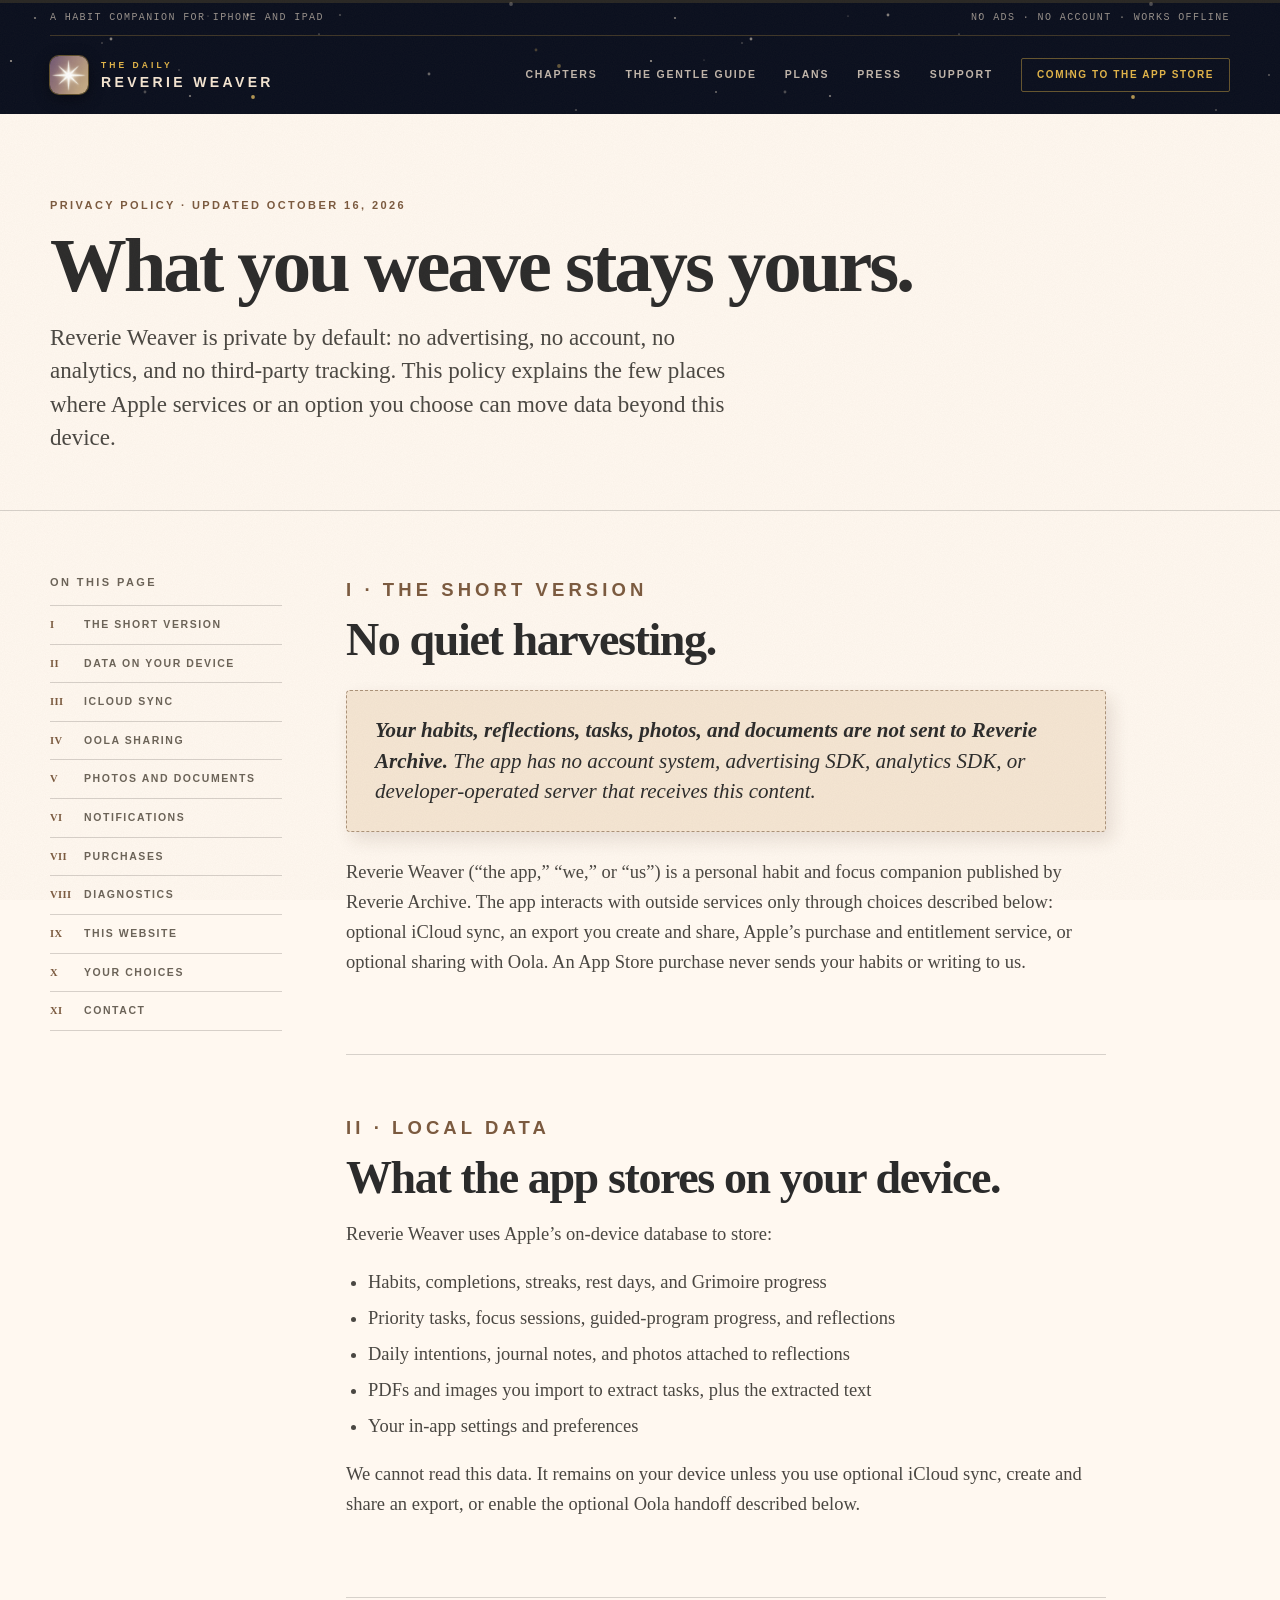
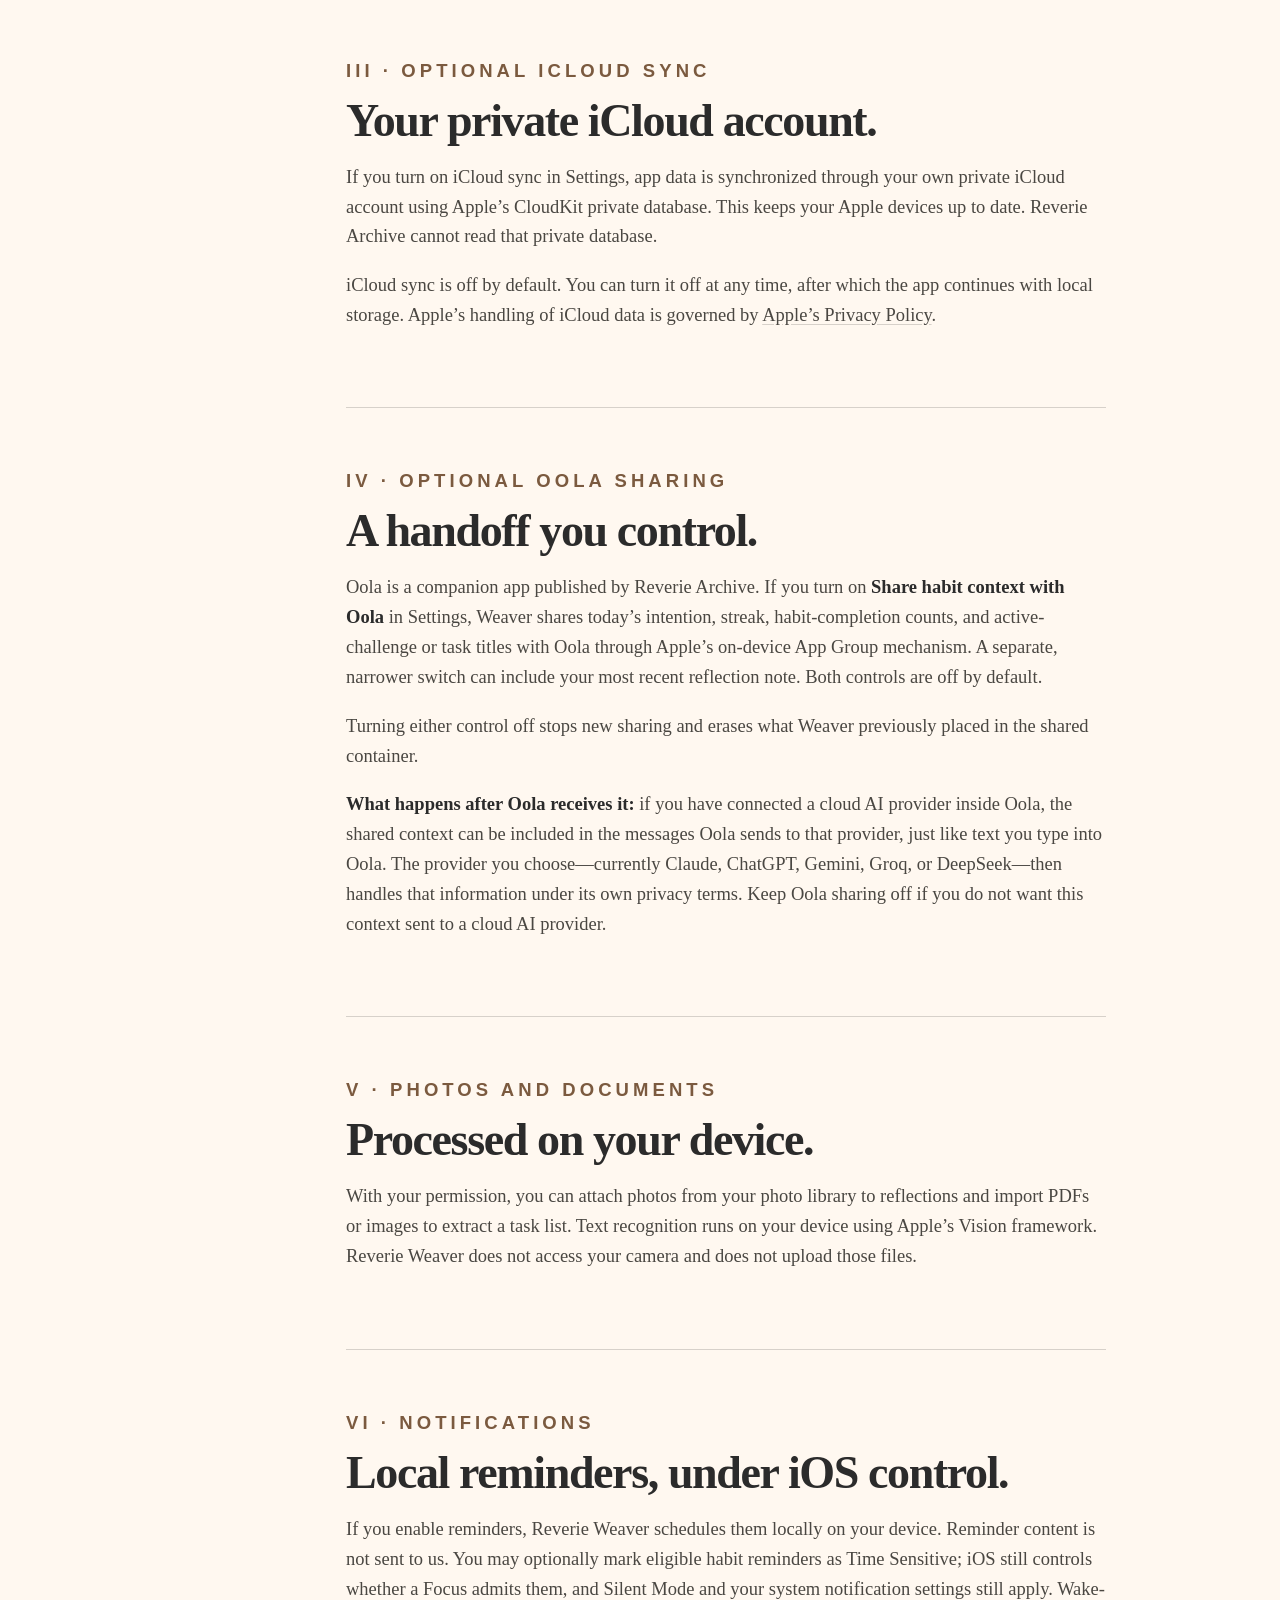
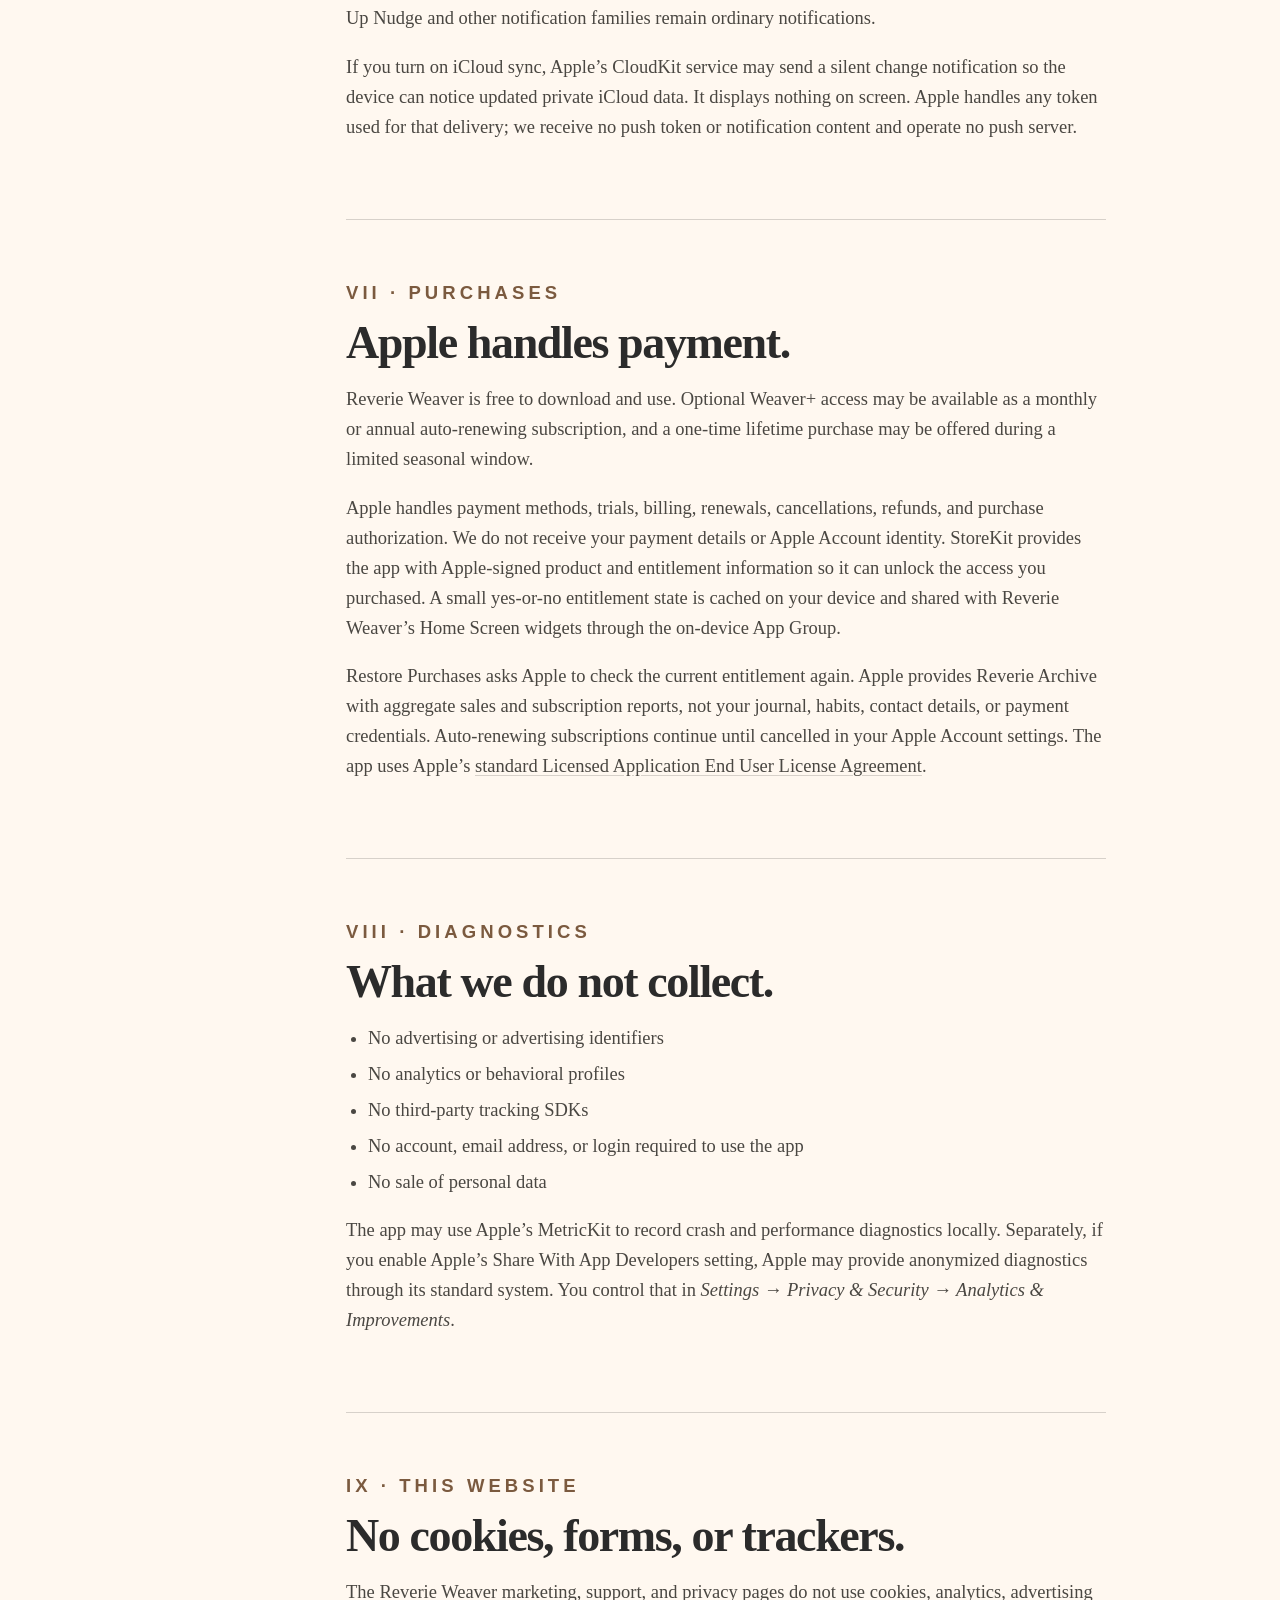
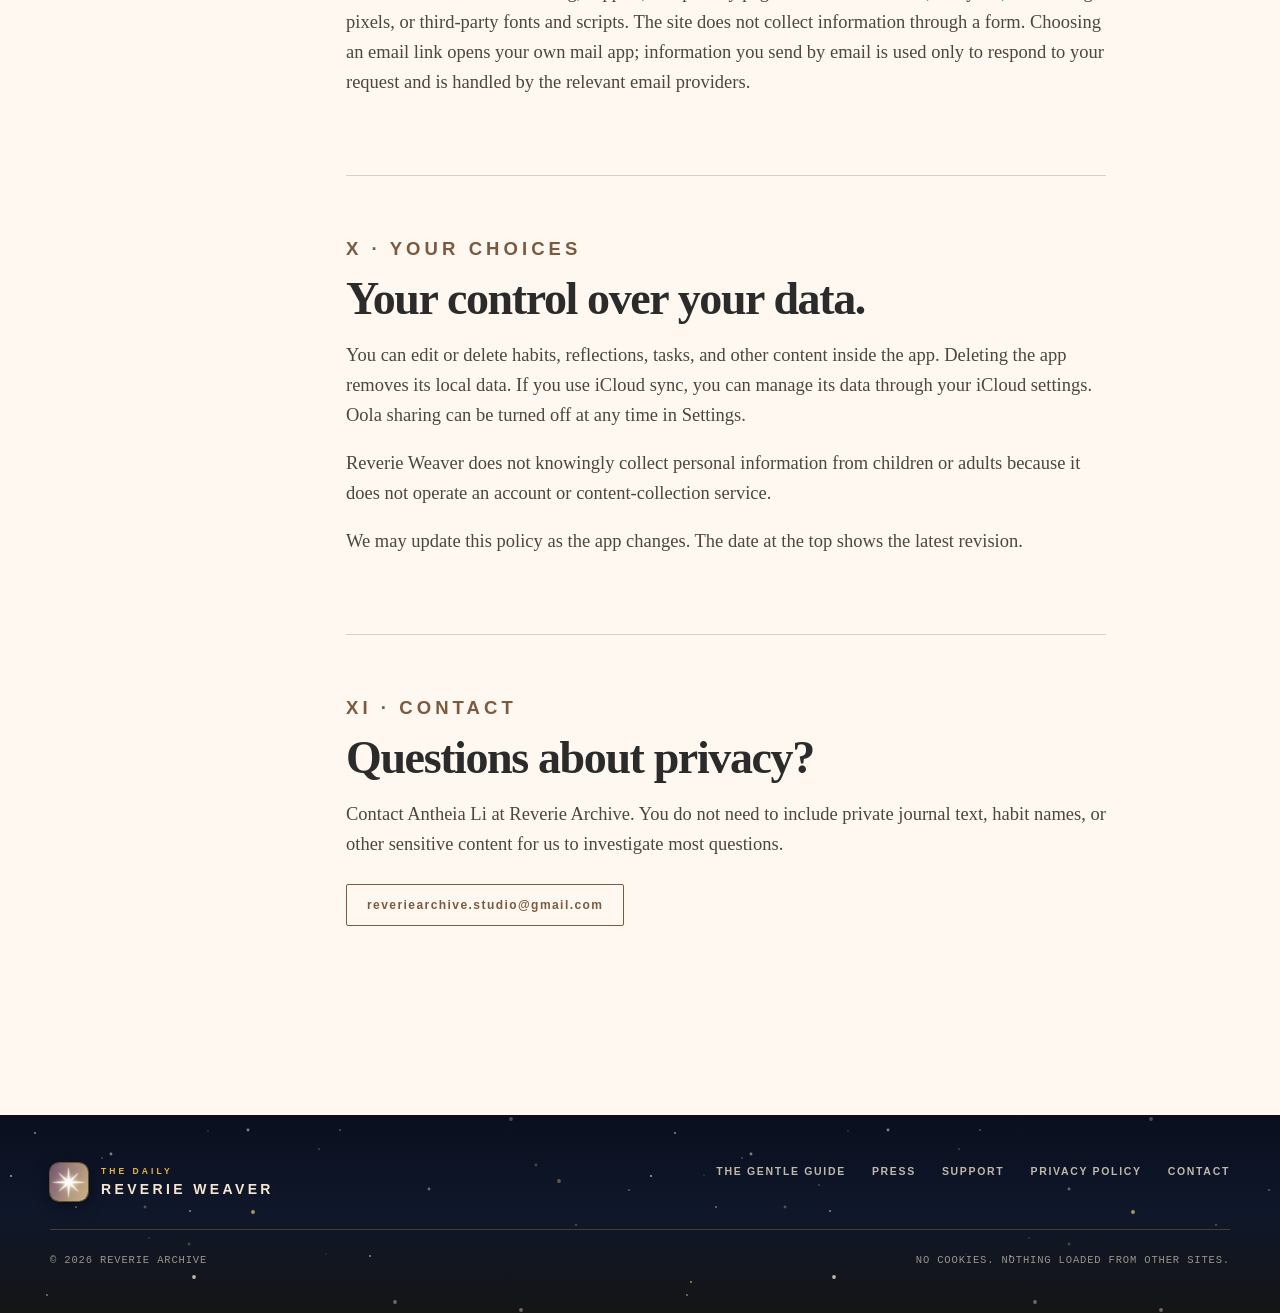
==== privacy.html @ 339458a3 "Reverie Weaver website: landing page, Gentle Guide, press kit, support and privacy Co-Authored-By: C" ====
<!doctype html>
<html lang="en">
<head>
<meta charset="utf-8">
<meta name="viewport" content="width=device-width, initial-scale=1">
<title>Privacy Policy | Reverie Weaver</title>
<meta name="description" content="How Reverie Weaver handles your habits, reflections, iCloud sync, notifications, purchases, and optional Oola sharing.">
<meta name="color-scheme" content="light dark">
<meta name="theme-color" content="#0F172A">
<meta property="og:type" content="website">
<meta property="og:title" content="Privacy Policy | Reverie Weaver">
<meta property="og:description" content="Private by default: no ads, no account, no analytics, and no third-party tracking.">
<meta property="og:image" content="https://reveriearchive-studio.github.io/reverie-weaver/img/og.jpg">
<meta name="twitter:card" content="summary_large_image">
<link rel="canonical" href="https://reveriearchive-studio.github.io/reverie-weaver/privacy.html">
<link rel="icon" type="image/png" sizes="32x32" href="img/favicon-32.png">
<link rel="apple-touch-icon" href="img/apple-touch-icon.png">
<link rel="stylesheet" href="css/site.css">
<script>document.documentElement.className += ' js';</script>
<script src="js/site.js" defer></script>
</head>
<body>
<a class="skip" href="#main">Skip to the content</a>

<div class="thread-top" aria-hidden="true"><b></b></div>

<header class="site night">
  <div class="stars" aria-hidden="true"></div>
  <div class="shell">
    <div class="topline"><span>A habit companion for iPhone and iPad</span><span>No ads &middot; No account &middot; Works offline</span></div>
    <nav class="primary" aria-label="Primary">
      <a class="wordmark" href="./"><img src="img/icon-192.png" width="38" height="38" alt=""><span><small>The Daily</small>Reverie Weaver</span></a>
      <div class="nav-links">
        <a href="./#desk">Chapters</a>
        <a href="guide.html">The Gentle Guide</a>
        <a href="./#plans">Plans</a>
        <a href="press.html">Press</a>
        <a href="support.html">Support</a>
        <span class="nav-cta">Coming to the App Store</span>
      </div>
    </nav>
  </div>
</header>

<main id="main">
  <section class="page-hero">
    <div class="shell">
      <p class="eyebrow">Privacy policy &middot; Updated October 16, 2026</p>
      <h1>What you weave stays yours.</h1>
      <p class="lede">Reverie Weaver is private by default: no advertising, no account, no analytics, and no third-party tracking. This policy explains the few places where Apple services or an option you choose can move data beyond this device.</p>
    </div>
  </section>

  <div class="shell doc">
    <nav class="toc" aria-label="On this page">
      <span class="kicker">On this page</span>
      <ol>
        <li><a href="#overview">The short version</a></li>
        <li><a href="#stored">Data on your device</a></li>
        <li><a href="#icloud">iCloud sync</a></li>
        <li><a href="#oola">Oola sharing</a></li>
        <li><a href="#media">Photos and documents</a></li>
        <li><a href="#notifications">Notifications</a></li>
        <li><a href="#purchases">Purchases</a></li>
        <li><a href="#diagnostics">Diagnostics</a></li>
        <li><a href="#website">This website</a></li>
        <li><a href="#control">Your choices</a></li>
        <li><a href="#contact">Contact</a></li>
      </ol>
    </nav>

    <article class="prose">
      <section id="overview">
        <p class="eyebrow">I &middot; The short version</p>
        <h2>No quiet harvesting.</h2>
        <div class="callout">
          <p><strong>Your habits, reflections, tasks, photos, and documents are not sent to Reverie Archive.</strong> The app has no account system, advertising SDK, analytics SDK, or developer-operated server that receives this content.</p>
        </div>
        <p>Reverie Weaver (&ldquo;the app,&rdquo; &ldquo;we,&rdquo; or &ldquo;us&rdquo;) is a personal habit and focus companion published by Reverie Archive. The app interacts with outside services only through choices described below: optional iCloud sync, an export you create and share, Apple&rsquo;s purchase and entitlement service, or optional sharing with Oola. An App Store purchase never sends your habits or writing to us.</p>
      </section>

      <section id="stored">
        <p class="eyebrow">II &middot; Local data</p>
        <h2>What the app stores on your device.</h2>
        <p>Reverie Weaver uses Apple&rsquo;s on-device database to store:</p>
        <ul>
          <li>Habits, completions, streaks, rest days, and Grimoire progress</li>
          <li>Priority tasks, focus sessions, guided-program progress, and reflections</li>
          <li>Daily intentions, journal notes, and photos attached to reflections</li>
          <li>PDFs and images you import to extract tasks, plus the extracted text</li>
          <li>Your in-app settings and preferences</li>
        </ul>
        <p>We cannot read this data. It remains on your device unless you use optional iCloud sync, create and share an export, or enable the optional Oola handoff described below.</p>
      </section>

      <section id="icloud">
        <p class="eyebrow">III &middot; Optional iCloud sync</p>
        <h2>Your private iCloud account.</h2>
        <p>If you turn on iCloud sync in Settings, app data is synchronized through your own private iCloud account using Apple&rsquo;s CloudKit private database. This keeps your Apple devices up to date. Reverie Archive cannot read that private database.</p>
        <p>iCloud sync is off by default. You can turn it off at any time, after which the app continues with local storage. Apple&rsquo;s handling of iCloud data is governed by <a href="https://www.apple.com/legal/privacy/">Apple&rsquo;s Privacy Policy</a>.</p>
      </section>

      <section id="oola">
        <p class="eyebrow">IV &middot; Optional Oola sharing</p>
        <h2>A handoff you control.</h2>
        <p>Oola is a companion app published by Reverie Archive. If you turn on <strong>Share habit context with Oola</strong> in Settings, Weaver shares today&rsquo;s intention, streak, habit-completion counts, and active-challenge or task titles with Oola through Apple&rsquo;s on-device App Group mechanism. A separate, narrower switch can include your most recent reflection note. Both controls are off by default.</p>
        <p>Turning either control off stops new sharing and erases what Weaver previously placed in the shared container.</p>
        <p><strong>What happens after Oola receives it:</strong> if you have connected a cloud AI provider inside Oola, the shared context can be included in the messages Oola sends to that provider, just like text you type into Oola. The provider you choose&mdash;currently Claude, ChatGPT, Gemini, Groq, or DeepSeek&mdash;then handles that information under its own privacy terms. Keep Oola sharing off if you do not want this context sent to a cloud AI provider.</p>
      </section>

      <section id="media">
        <p class="eyebrow">V &middot; Photos and documents</p>
        <h2>Processed on your device.</h2>
        <p>With your permission, you can attach photos from your photo library to reflections and import PDFs or images to extract a task list. Text recognition runs on your device using Apple&rsquo;s Vision framework. Reverie Weaver does not access your camera and does not upload those files.</p>
      </section>

      <section id="notifications">
        <p class="eyebrow">VI &middot; Notifications</p>
        <h2>Local reminders, under iOS control.</h2>
        <p>If you enable reminders, Reverie Weaver schedules them locally on your device. Reminder content is not sent to us. You may optionally mark eligible habit reminders as Time Sensitive; iOS still controls whether a Focus admits them, and Silent Mode and your system notification settings still apply. Wake-Up Nudge and other notification families remain ordinary notifications.</p>
        <p>If you turn on iCloud sync, Apple&rsquo;s CloudKit service may send a silent change notification so the device can notice updated private iCloud data. It displays nothing on screen. Apple handles any token used for that delivery; we receive no push token or notification content and operate no push server.</p>
      </section>

      <section id="purchases">
        <p class="eyebrow">VII &middot; Purchases</p>
        <h2>Apple handles payment.</h2>
        <p>Reverie Weaver is free to download and use. Optional Weaver+ access may be available as a monthly or annual auto-renewing subscription, and a one-time lifetime purchase may be offered during a limited seasonal window.</p>
        <p>Apple handles payment methods, trials, billing, renewals, cancellations, refunds, and purchase authorization. We do not receive your payment details or Apple Account identity. StoreKit provides the app with Apple-signed product and entitlement information so it can unlock the access you purchased. A small yes-or-no entitlement state is cached on your device and shared with Reverie Weaver&rsquo;s Home Screen widgets through the on-device App Group.</p>
        <p>Restore Purchases asks Apple to check the current entitlement again. Apple provides Reverie Archive with aggregate sales and subscription reports, not your journal, habits, contact details, or payment credentials. Auto-renewing subscriptions continue until cancelled in your Apple Account settings. The app uses Apple&rsquo;s <a href="https://www.apple.com/legal/internet-services/itunes/dev/stdeula/">standard Licensed Application End User License Agreement</a>.</p>
      </section>

      <section id="diagnostics">
        <p class="eyebrow">VIII &middot; Diagnostics</p>
        <h2>What we do not collect.</h2>
        <ul>
          <li>No advertising or advertising identifiers</li>
          <li>No analytics or behavioral profiles</li>
          <li>No third-party tracking SDKs</li>
          <li>No account, email address, or login required to use the app</li>
          <li>No sale of personal data</li>
        </ul>
        <p>The app may use Apple&rsquo;s MetricKit to record crash and performance diagnostics locally. Separately, if you enable Apple&rsquo;s Share With App Developers setting, Apple may provide anonymized diagnostics through its standard system. You control that in <em>Settings &rarr; Privacy &amp; Security &rarr; Analytics &amp; Improvements</em>.</p>
      </section>

      <section id="website">
        <p class="eyebrow">IX &middot; This website</p>
        <h2>No cookies, forms, or trackers.</h2>
        <p>The Reverie Weaver marketing, support, and privacy pages do not use cookies, analytics, advertising pixels, or third-party fonts and scripts. The site does not collect information through a form. Choosing an email link opens your own mail app; information you send by email is used only to respond to your request and is handled by the relevant email providers.</p>
      </section>

      <section id="control">
        <p class="eyebrow">X &middot; Your choices</p>
        <h2>Your control over your data.</h2>
        <p>You can edit or delete habits, reflections, tasks, and other content inside the app. Deleting the app removes its local data. If you use iCloud sync, you can manage its data through your iCloud settings. Oola sharing can be turned off at any time in Settings.</p>
        <p>Reverie Weaver does not knowingly collect personal information from children or adults because it does not operate an account or content-collection service.</p>
        <p>We may update this policy as the app changes. The date at the top shows the latest revision.</p>
      </section>

      <section id="contact">
        <p class="eyebrow">XI &middot; Contact</p>
        <h2>Questions about privacy?</h2>
        <p>Contact Antheia Li at Reverie Archive. You do not need to include private journal text, habit names, or other sensitive content for us to investigate most questions.</p>
        <p><a class="mail" href="mailto:reveriearchive.studio@gmail.com?subject=Reverie%20Weaver%20Privacy">reveriearchive.studio@gmail.com</a></p>
      </section>
    </article>
  </div>
</main>

<footer class="site night">
  <div class="stars" aria-hidden="true"></div>
  <div class="shell">
    <div class="footer-top">
      <div>
        <a class="wordmark" href="./"><img src="img/icon-192.png" width="38" height="38" alt=""><span><small>The Daily</small>Reverie Weaver</span></a>
      </div>
      <nav class="footer-links" aria-label="Footer">
        <a href="guide.html">The Gentle Guide</a>
        <a href="press.html">Press</a>
        <a href="support.html">Support</a>
        <a href="privacy.html" aria-current="page">Privacy policy</a>
        <a href="mailto:reveriearchive.studio@gmail.com">Contact</a>
      </nav>
    </div>
    <div class="footer-base">
      <span>&copy; <span data-year>2026</span> Reverie Archive</span>
      <span>No cookies. Nothing loaded from other sites.</span>
    </div>
  </div>
</footer>
</body>
</html>
---- css/site.css ----
/*
  Reverie Weaver site.

  One idea: the page is the Weaver's Grimoire, opened. The app's own look carries over exactly:
  warm paper and a serif for the day, and for the Grimoire cards, antique gold on midnight with a
  solid and a dashed border and a star or moon in each corner. System fonts only and no third-party
  requests, so the site keeps the promise the app makes (nothing leaves the page).

  Layout of this file: tokens, base, night surfaces, header, buttons, rail, hero, ticker, chapters,
  tarot cards, each section's own layout, the document pages, motion, dark mode, responsive, print.
*/

/* ───────── Tokens ───────── */
:root {
  color-scheme: light dark;

  /* paper (the day) */
  --paper: #FFF8F0;
  --paper-2: #F5EBDD;
  --card: #FFFCF7;
  --ink: #2B2B2B;
  --ink-2: #4A4742;
  --muted: #6B6358;
  --rule: #E2D8CA;
  --bronze: #7B5A3F;
  --sage: #8BA888;
  --sage-deep: #4F6E4D;
  --dusty-deep: #52658C;
  --lavender: #B5A8D4;
  --lavender-deep: #6B5E90;
  --rose-deep: #A8472F;

  /* night (the Grimoire) */
  --night-0: #0A0F1E;
  --night-1: #0F172A;
  --night-2: #151B30;
  --night-3: #151515;
  --gold: #E2B549;
  --gold-2: #E6C063;
  --gold-deep: #B8902F;
  --gold-dim: rgba(226, 181, 73, .42);
  --parch: #F5E6D3;
  --parch-2: rgba(245, 230, 211, .78);
  --parch-3: rgba(245, 230, 211, .6);

  /* surface-dependent (overridden inside .night and in dark mode) */
  --fg: var(--ink);
  --fg-2: var(--ink-2);
  --fg-3: var(--muted);
  --line: rgba(74, 71, 66, .22);
  --accent: var(--bronze);
  --focus: #6B5E90;
  --tag-free: #3E5E3C;
  --tag-free-line: rgba(79, 110, 77, .5);
  --tag-plus: #5B4E80;
  --tag-plus-line: rgba(107, 94, 144, .5);

  --serif: ui-serif, "New York", "Iowan Old Style", "Palatino Linotype", Palatino, "Book Antiqua", Georgia, serif;
  --sans: -apple-system, BlinkMacSystemFont, "SF Pro Text", "Segoe UI", Roboto, "Helvetica Neue", Arial, sans-serif;
  --mono: ui-monospace, "SF Mono", SFMono-Regular, Menlo, Consolas, monospace;
  --ease: cubic-bezier(.2, .7, .2, 1);

  /* the closing sky mirrors the app's time-of-day background; site.js overrides these to the hour */
  --sky-1: #FFF4E0;
  --sky-2: #FFE9C5;
  --sky-3: #E8EAF6;
  --sky-4: #FFF0D4;
  --band-ink: #2B2B2B;
  --band-veil: rgba(255, 248, 240, 0);
}

/* ───────── Base ───────── */
* { box-sizing: border-box; }
html { scroll-behavior: smooth; -webkit-text-size-adjust: 100%; overflow-x: clip; }
body {
  margin: 0;
  overflow-x: clip;
  background: var(--paper);
  color: var(--fg);
  font: 400 18px/1.6 var(--serif);
}
/* Film grain, the same trick the app and the privacy page use. */
body::before {
  content: "";
  position: fixed;
  inset: 0;
  z-index: 60;
  pointer-events: none;
  opacity: .06;
  background-image: url("data:image/svg+xml,%3Csvg xmlns='http://www.w3.org/2000/svg' width='140' height='140'%3E%3Cfilter id='n'%3E%3CfeTurbulence type='fractalNoise' baseFrequency='0.9' numOctaves='2' stitchTiles='stitch'/%3E%3CfeColorMatrix values='0 0 0 0 0.3 0 0 0 0 0.22 0 0 0 0 0.14 0 0 0 0.9 0'/%3E%3C/filter%3E%3Crect width='140' height='140' filter='url(%23n)'/%3E%3C/svg%3E");
}
img { max-width: 100%; height: auto; }
a { color: inherit; text-decoration-color: var(--line); text-underline-offset: 3px; }
a:hover { text-decoration-color: currentColor; }
:focus-visible { outline: 3px solid var(--focus); outline-offset: 3px; border-radius: 2px; }
::selection { background: var(--gold); color: #1A1405; }

h1, h2, h3, h4 { font-family: var(--serif); font-weight: 700; letter-spacing: -.03em; margin: 0; }
p { margin: 0 0 1em; }

.skip {
  position: absolute; left: 12px; top: -56px; z-index: 100;
  padding: 11px 16px; background: var(--gold); color: #1A1405;
  font: 700 13px/1 var(--sans); text-decoration: none; border-radius: 3px;
}
.skip:focus { top: 12px; }

.shell { width: min(1180px, calc(100% - 40px)); margin: 0 auto; }
/* Grid children may shrink below their content, so a wide phone strip scrolls instead of widening the page. */
.hero-grid > *, .feature-grid > *, .grim-top > *, .notes > *, .plan-grid > *, .doc > *, .spread > * { min-width: 0; }

/* Small tracked labels: the app's masthead voice. */
.eyebrow, .kicker {
  font: 700 11px/1.4 var(--sans);
  letter-spacing: .22em;
  text-transform: uppercase;
}
.eyebrow { color: var(--accent); margin: 0; }
.kicker { color: var(--fg-3); }
.mono { font: 500 11px/1.6 var(--mono); letter-spacing: .1em; text-transform: uppercase; }

/* Ornaments: a hairline with a diamond in the middle, as on the Grimoire cards. */
.rule { display: flex; align-items: center; gap: 12px; color: var(--accent); margin: 26px 0; }
.rule::before, .rule::after { content: ""; flex: 1; height: 1px; background: currentColor; opacity: .5; }
.rule i { width: 7px; height: 7px; background: currentColor; transform: rotate(45deg); flex: none; }

/* Gold text. Bright gold only ever sits on night; on paper numerals use .bronze. */
.gild { color: var(--gold); }
@supports (-webkit-background-clip: text) or (background-clip: text) {
  .gild {
    background: linear-gradient(100deg, #C9A24A 0%, #F2D98A 28%, #FFF4CF 50%, #F2D98A 72%, #C9A24A 100%);
    background-size: 240% 100%;
    background-position: 20% 0;
    -webkit-background-clip: text; background-clip: text;
    -webkit-text-fill-color: transparent; color: transparent;
  }
  .bronze {
    background: linear-gradient(180deg, #A67E1C 0%, #7B5A3F 100%);
    -webkit-background-clip: text; background-clip: text;
    -webkit-text-fill-color: transparent; color: transparent;
  }
}
.bronze { color: var(--bronze); }

.tag {
  display: inline-block; padding: 6px 10px; border-radius: 99px; border: 1px solid;
  font: 700 9.5px/1 var(--sans); letter-spacing: .16em; text-transform: uppercase; white-space: nowrap;
}
.tag.free { color: var(--tag-free); border-color: var(--tag-free-line); }
.tag.plus { color: var(--tag-plus); border-color: var(--tag-plus-line); }

.sr { position: absolute; width: 1px; height: 1px; overflow: hidden; clip: rect(0 0 0 0); white-space: nowrap; }

/* ───────── Night surfaces ───────── */
.night {
  --fg: var(--parch);
  --fg-2: var(--parch-2);
  --fg-3: var(--parch-3);
  --line: rgba(226, 181, 73, .24);
  --accent: var(--gold);
  --focus: #F2D98A;
  --tag-free: #B9D6B5;
  --tag-free-line: rgba(139, 168, 136, .6);
  --tag-plus: #D3C8F0;
  --tag-plus-line: rgba(181, 168, 212, .65);
  position: relative;
  isolation: isolate;
  background: linear-gradient(180deg, var(--night-0) 0%, var(--night-1) 48%, var(--night-3) 100%);
  color: var(--fg);
}
.stars { position: absolute; inset: 0; z-index: -1; overflow: hidden; pointer-events: none; }
.stars::before, .stars::after { content: ""; position: absolute; inset: 0; background-repeat: repeat; }
.stars::before { background-image: url("../img/stars-a.svg"); background-size: 640px 640px; opacity: .8; }
.stars::after { background-image: url("../img/stars-b.svg"); background-size: 880px 880px; background-position: 130px 90px; opacity: .8; }

/* ───────── Header ───────── */
header.site { position: relative; z-index: 6; }
header.site.night { background: var(--night-0); }   /* meets the hero's gradient with no seam */
.topline {
  display: flex; justify-content: space-between; gap: 16px; padding: 11px 0;
  font: 500 10px/1.3 var(--mono); letter-spacing: .14em; text-transform: uppercase; color: var(--fg-3);
  border-bottom: 1px solid var(--line);
}
nav.primary { min-height: 78px; display: flex; align-items: center; justify-content: space-between; gap: 24px; }
.wordmark {
  display: flex; align-items: center; gap: 13px; text-decoration: none; color: var(--fg);
  font: 800 14px/1 var(--sans); letter-spacing: .24em; text-transform: uppercase;
}
.wordmark small { display: block; margin-bottom: 6px; font: 700 8.5px/1 var(--sans); letter-spacing: .36em; color: var(--gold); }
.wordmark img { width: 38px; height: 38px; border-radius: 9px; box-shadow: 0 0 0 1px rgba(226, 181, 73, .4), 0 4px 16px rgba(0, 0, 0, .45); }
.nav-links { display: flex; gap: 28px; align-items: center; font: 600 10.5px/1 var(--sans); letter-spacing: .17em; text-transform: uppercase; }
.nav-links a { color: var(--fg-2); text-decoration: none; padding: 10px 0; border-bottom: 1px solid transparent; }
.nav-links a:hover, .nav-links a[aria-current="page"] { color: var(--gold); border-bottom-color: var(--gold); }
.nav-cta {
  padding: 11px 15px; border: 1px solid var(--gold-dim); border-radius: 2px; color: var(--gold);
  font: 700 10px/1 var(--sans); letter-spacing: .16em; text-transform: uppercase; white-space: nowrap;
}

/* ───────── Buttons ───────── */
.button {
  display: inline-flex; align-items: center; gap: 10px; padding: 16px 22px; border-radius: 2px;
  border: 1px solid #C79B2E; background: linear-gradient(180deg, #EBC45F, #D9A935); color: #1A1405;
  font: 800 11px/1 var(--sans); letter-spacing: .17em; text-transform: uppercase; text-decoration: none; cursor: pointer;
  box-shadow: 0 8px 26px rgba(226, 181, 73, .26);
  transition: filter .2s, transform .2s var(--ease);
}
.button:hover { filter: brightness(1.07); transform: translateY(-1px); }
.button.ghost { background: transparent; color: var(--fg); border-color: rgba(245, 230, 211, .4); box-shadow: none; }
.button.ghost:hover { border-color: var(--gold); color: var(--gold); }
.button.ink { background: var(--night-1); border-color: var(--night-1); color: var(--gold); box-shadow: none; }
.button.outline { background: transparent; color: var(--fg); border-color: var(--line); box-shadow: none; }
.button.outline:hover { border-color: var(--accent); color: var(--accent); }

/* ───────── Reading thread and chapter rail ───────── */
.thread-top { position: fixed; inset: 0 0 auto 0; height: 3px; z-index: 70; background: rgba(226, 181, 73, .14); pointer-events: none; }
.thread-top b { display: block; height: 100%; transform-origin: 0 50%; transform: scaleX(0); background: linear-gradient(90deg, #B8902F, #F2D98A); box-shadow: 0 0 10px rgba(242, 217, 138, .7); }

.rail { position: fixed; left: 18px; top: 50%; translate: 0 -50%; z-index: 40; display: none; }
.rail ol {
  list-style: none; margin: 0; padding: 10px 7px; display: flex; flex-direction: column; gap: 4px;
  background: rgba(10, 15, 30, .8); -webkit-backdrop-filter: blur(8px); backdrop-filter: blur(8px);
  border: 1px solid rgba(226, 181, 73, .3); border-radius: 30px;
}
.rail a {
  position: relative; display: grid; place-items: center; width: 34px; height: 34px; border-radius: 50%;
  font: 600 12px/1 var(--serif); color: rgba(245, 230, 211, .72); text-decoration: none;
  transition: background .25s, color .25s;
}
.rail a:hover { color: var(--gold); }
.rail a[aria-current="true"] { background: var(--gold); color: #1A1405; }
.rail a em {
  position: absolute; left: 46px; white-space: nowrap; padding: 8px 11px; border-radius: 3px;
  background: var(--night-0); color: var(--gold); border: 1px solid rgba(226, 181, 73, .3);
  font: 600 10px/1 var(--sans); letter-spacing: .16em; text-transform: uppercase; font-style: normal;
  opacity: 0; transform: translateX(-4px); pointer-events: none; transition: opacity .2s, transform .2s;
}
.rail a:hover em, .rail a:focus-visible em { opacity: 1; transform: none; }
@media (min-width: 1360px) { .rail { display: block; } }

/* ───────── Hero ───────── */
.hero { position: relative; padding: 30px 0 76px; overflow: hidden; }
.hero-grid { display: grid; grid-template-columns: minmax(0, 1fr) minmax(380px, .95fr); gap: 40px; align-items: center; min-height: 700px; }
.hero-copy { position: relative; padding: 20px 0 30px; }
.hero h1 { margin: 18px 0 24px; max-width: 740px; font-size: clamp(50px, 6.4vw, 94px); line-height: .94; letter-spacing: -.04em; color: var(--parch); }
.lede { margin: 0; max-width: 540px; color: var(--fg-2); font-size: clamp(19px, 1.9vw, 23px); line-height: 1.45; }
.hero-actions { display: flex; flex-wrap: wrap; gap: 14px; margin-top: 34px; }
.notice { margin: 26px 0 0; max-width: 520px; color: var(--fg-3); font: 500 10.5px/1.7 var(--mono); letter-spacing: .1em; text-transform: uppercase; }
.hero .constellation { position: absolute; right: 4%; top: -118px; width: min(250px, 46%); color: var(--gold); opacity: .6; }

.stage { position: relative; display: grid; place-items: center; min-height: 680px; }
.stage-glow {
  position: absolute; inset: -4% -6%; pointer-events: none;
  background:
    radial-gradient(closest-side at 50% 48%, rgba(226, 181, 73, .22), transparent 72%),
    radial-gradient(closest-side at 22% 74%, rgba(131, 152, 201, .18), transparent 74%);
}
.orbit { position: absolute; left: 50%; top: 50%; translate: -50% -50%; width: min(640px, 122%); aspect-ratio: 1; color: rgba(226, 181, 73, .6); pointer-events: none; }
.orbit svg { display: block; width: 100%; height: 100%; overflow: visible; }
.o-ring { transform-box: fill-box; transform-origin: center; }
.o-core { color: #F2D98A; filter: drop-shadow(0 0 12px rgba(242, 217, 138, .75)); }

.fan { position: absolute; inset: 0; z-index: 1; pointer-events: none; }
.fan img { position: absolute; width: clamp(150px, 17vw, 212px); filter: drop-shadow(0 24px 30px rgba(0, 0, 0, .55)); }
.fan .c1 { left: 1%; top: 13%; rotate: -13deg; }
.fan .c2 { right: -1%; top: 34%; rotate: 11deg; }

.phone {
  position: relative; z-index: 2; margin: 0; width: min(318px, 78%);
  border: 9px solid #17171A; border-radius: 50px; overflow: hidden; background: #17171A;
  box-shadow: 0 0 0 1px rgba(226, 181, 73, .38), 0 40px 70px rgba(0, 0, 0, .5), 0 0 80px rgba(226, 181, 73, .16);
  rotate: -2deg;
}
.phone img { display: block; width: 100%; height: auto; }
.paper-note {
  position: absolute; z-index: 3; left: -8px; bottom: 48px; max-width: 232px; padding: 18px 20px;
  background: var(--parch); color: #2B2B2B; border: 1px dashed rgba(123, 90, 63, .6);
  box-shadow: 8px 12px 24px rgba(0, 0, 0, .42); rotate: -4deg;
}
.paper-note .kicker { color: #7B5A3F; }
.paper-note p { margin: 8px 0 0; font: italic 17px/1.3 var(--serif); }

.spark { position: absolute; z-index: 4; width: 20px; height: 20px; color: #F2D98A; pointer-events: none; filter: drop-shadow(0 0 6px rgba(242, 217, 138, .8)); }
.spark.s1 { left: 12%; top: 8%; }
.spark.s2 { right: 10%; top: 14%; width: 28px; height: 28px; }
.spark.s3 { right: 2%; bottom: 20%; width: 15px; height: 15px; }
.spark.s4 { left: 30%; bottom: 6%; width: 17px; height: 17px; }
.spark.s5 { left: 0; top: 52%; width: 13px; height: 13px; }

/* ───────── Ticker ───────── */
.ticker { overflow: hidden; background: var(--night-0); border-block: 1px solid rgba(226, 181, 73, .28); color: var(--gold); }
.ticker-inner { display: flex; width: max-content; white-space: nowrap; padding: 14px 0; font: 700 11px/1 var(--sans); letter-spacing: .22em; text-transform: uppercase; }
.ticker-inner span { display: inline-flex; align-items: center; gap: 26px; padding-right: 26px; }
.ticker-inner svg { width: 11px; height: 11px; flex: none; color: var(--gold-2); }

/* ───────── Chapters ───────── */
section.block { position: relative; padding: 112px 0; }
.alt { background: var(--paper-2); border-block: 1px solid var(--line); }
.chapter-head { display: grid; grid-template-columns: auto minmax(0, 1fr); gap: clamp(20px, 3vw, 40px); align-items: end; margin-bottom: 56px; }
.numeral { font: 400 clamp(76px, 10vw, 136px)/.78 var(--serif); letter-spacing: -.05em; }
.chapter-head h2 { margin: 10px 0 0; font-size: clamp(36px, 4.6vw, 62px); line-height: 1; max-width: 800px; }
.chapter-head .eyebrow { margin-bottom: 6px; }
.whisper { margin: 14px 0 0; max-width: 620px; color: var(--fg-3); font: italic 19px/1.45 var(--serif); }
.section-intro { max-width: 640px; margin: 0 0 48px; color: var(--fg-2); font-size: 20px; line-height: 1.5; }

/* ───────── Tarot cards (the Grimoire's own frame) ───────── */
.tarot {
  position: relative; border-radius: 24px; padding: 26px 22px 24px; color: var(--parch);
  background: radial-gradient(120% 70% at 50% 0%, #18213A 0%, var(--night-1) 55%, var(--night-3) 100%);
  border: 2px solid rgba(226, 181, 73, .64);
  box-shadow: 0 22px 44px rgba(6, 10, 24, .38), inset 0 0 0 1px rgba(226, 181, 73, .1);
  --fg: var(--parch); --fg-2: var(--parch-2); --fg-3: var(--parch-3); --accent: var(--gold);
  --tag-free: #B9D6B5; --tag-free-line: rgba(139, 168, 136, .6); --tag-plus: #D3C8F0; --tag-plus-line: rgba(181, 168, 212, .65);
}
.tarot::before { content: ""; position: absolute; inset: 9px; border: 1px dashed rgba(226, 181, 73, .34); border-radius: 16px; pointer-events: none; }
.orn { position: absolute; width: 13px; height: 13px; color: var(--gold); }
.orn.tl { top: 15px; left: 15px; } .orn.tr { top: 15px; right: 15px; }
.orn.bl { bottom: 15px; left: 15px; } .orn.br { bottom: 15px; right: 15px; }
.card-no { margin: 2px 0 14px; text-align: center; font: 600 20px/1 var(--serif); letter-spacing: .06em; color: var(--gold); }

.spread { display: grid; grid-template-columns: repeat(3, minmax(0, 1fr)); gap: 28px; align-items: start; }
.spread .tarot:nth-child(2) { margin-top: 34px; }
.art { border-radius: 14px; overflow: hidden; border: 1px solid rgba(226, 181, 73, .38); background: var(--night-0); aspect-ratio: 9 / 10; }
.art img { display: block; width: 100%; height: 100%; object-fit: cover; }
.tarot h3 { margin: 20px 0 8px; text-align: center; font-size: 21px; line-height: 1.1; letter-spacing: .15em; text-transform: uppercase; }
.tarot > p { margin: 0; text-align: center; color: var(--fg-2); font-size: 16.5px; line-height: 1.5; }
.tag-row { display: flex; justify-content: center; flex-wrap: wrap; gap: 8px; margin-top: 16px; }

/* ───────── Grace ───────── */
.feature-grid { display: grid; grid-template-columns: minmax(0, 1.05fr) minmax(0, .95fr); gap: clamp(36px, 6vw, 84px); align-items: center; }
.feature-grid.flip > :first-child { order: 2; }
.copy p { max-width: 540px; color: var(--fg-2); font-size: 20px; line-height: 1.5; }
.copy h3 { margin: 30px 0 6px; font-size: 24px; letter-spacing: -.02em; }
.copy .lead { color: var(--ink); font-size: 22px; }
.copy ul { margin: 18px 0 0; padding: 0; list-style: none; max-width: 540px; }
.copy ul:not(.facets) li { position: relative; padding: 12px 0 12px 28px; border-top: 1px solid var(--line); color: var(--fg-2); font-size: 17.5px; line-height: 1.45; }
.copy ul:not(.facets) li:last-child { border-bottom: 1px solid var(--line); }
.copy ul:not(.facets) li::before { content: ""; position: absolute; left: 0; top: 17px; width: 13px; height: 13px; background: url("../img/spark.svg") center / contain no-repeat; }
.copy li strong { color: var(--fg); }

.tiers { display: grid; grid-template-columns: repeat(3, minmax(0, 1fr)); gap: 12px; margin: 28px 0 10px; max-width: 540px; }
.tier {
  position: relative; border-radius: 16px; padding: 18px 12px 16px; text-align: center; color: var(--parch);
  background: linear-gradient(180deg, #131B33, var(--night-3)); border: 1.5px solid rgba(226, 181, 73, .52);
}
.tier svg { display: block; margin: 0 auto 10px; color: var(--gold); filter: drop-shadow(0 0 7px rgba(226, 181, 73, .6)); }
.tier b { display: block; font: 700 11px/1 var(--sans); letter-spacing: .22em; text-transform: uppercase; color: var(--gold); }
.tier span { display: block; margin-top: 9px; font: 500 15px/1.3 var(--serif); color: var(--parch-2); }
.tier-note { margin: 0; font: italic 18px/1.4 var(--serif); color: var(--fg-3); }

.showcase { position: relative; display: grid; place-items: center; min-height: 600px; }
.showcase .halo { position: absolute; width: 86%; aspect-ratio: 1; border-radius: 50%; background: radial-gradient(closest-side, rgba(226, 181, 73, .28), rgba(226, 181, 73, 0) 72%); }
.showcase .phone { width: min(320px, 82%); rotate: 2deg; box-shadow: 0 30px 50px rgba(43, 31, 60, .28), 0 6px 14px rgba(43, 31, 60, .18), 0 0 0 1px rgba(226, 181, 73, .3); }
.showcase.tilt-l .phone { rotate: -2deg; }

/* ───────── Interlude ───────── */
.interlude { position: relative; padding: 156px 0 104px; text-align: center; overflow: hidden; }
.interlude blockquote { position: relative; margin: 0 auto; max-width: 780px; }
.interlude blockquote p { margin: 0; color: var(--parch); font: italic 400 clamp(26px, 3.6vw, 46px)/1.22 var(--serif); letter-spacing: -.02em; }
.interlude cite { display: block; margin-top: 24px; font: 700 10.5px/1.6 var(--sans); letter-spacing: .22em; text-transform: uppercase; color: var(--gold); font-style: normal; }
.interlude .constellation { position: absolute; left: 50%; top: 26px; translate: -50% 0; width: min(440px, 72%); color: var(--gold); opacity: .5; }

/* constellation lines */
.constellation { display: block; overflow: visible; }
.constellation polyline { fill: none; stroke: currentColor; stroke-width: 1; stroke-linecap: round; stroke-linejoin: round; opacity: .75; }
.constellation use { color: #F2D98A; }

/* ───────── Loom list ───────── */
.facets { margin: 22px 0 0; padding: 0; list-style: none; max-width: 560px; }
.facets li { display: grid; grid-template-columns: minmax(0, 1fr) auto; gap: 6px 16px; align-items: baseline; padding: 13px 0; border-top: 1px solid var(--line); }
.facets li:last-child { border-bottom: 1px solid var(--line); }
.facets strong { color: var(--fg); font-size: 18px; }
.facets span { grid-column: 1; color: var(--fg-3); font-size: 16px; line-height: 1.4; }
.facets .tag { grid-column: 2; grid-row: 1; }

/* ───────── Grimoire ───────── */
#grimoire .chapter-head h2 { color: var(--parch); }
.grim-top { display: grid; grid-template-columns: minmax(0, .9fr) minmax(0, 1.1fr); gap: clamp(30px, 5vw, 76px); align-items: center; }
.grim-copy p { max-width: 520px; color: var(--fg-2); font-size: 20px; line-height: 1.5; }
.grim-copy .signal { margin-top: 26px; padding-top: 20px; border-top: 1px solid var(--line); color: var(--gold); font: italic 22px/1.35 var(--serif); }
.grim-stage { position: relative; min-height: 640px; display: grid; place-items: center; }
.grim-stage .orbit { width: min(600px, 118%); }
.grim-stage .spark.s1 { left: 3%; top: 7%; }
.grim-stage .spark.s3 { right: 1%; bottom: 14%; }
.duo { position: relative; z-index: 2; display: grid; grid-template-columns: repeat(2, minmax(0, 1fr)); gap: 18px; width: min(560px, 100%); align-items: center; }
.duo .phone { width: 100%; border-width: 7px; border-radius: 40px; }
.duo .phone:first-child { rotate: -3deg; translate: 0 -22px; }
.duo .phone:last-child { rotate: 3deg; translate: 0 26px; }

.grim-block { margin-top: 104px; }
.grim-block > h3 { font-size: clamp(28px, 3.4vw, 42px); line-height: 1.05; color: var(--parch); }
.grim-block > p { max-width: 640px; margin: 14px 0 34px; color: var(--fg-2); font-size: 19px; line-height: 1.5; }

/* index of constellations: sealed cards that turn over to show the hint carved on the back */
.index { display: grid; grid-template-columns: repeat(auto-fill, minmax(150px, 1fr)); gap: 16px; }
.cstar { position: relative; display: block; aspect-ratio: 2 / 3; padding: 0; color: var(--parch); text-align: center; perspective: 900px; }
.js .cstar { cursor: pointer; }
.cstar:focus-visible { border-radius: 16px; }
.cstar .face {
  position: absolute; inset: 0; display: flex; flex-direction: column; align-items: center; border-radius: 16px;
  background: linear-gradient(180deg, var(--night-1), var(--night-3)); border: 1.5px solid rgba(226, 181, 73, .5);
  box-shadow: 0 14px 28px rgba(0, 0, 0, .35);
  -webkit-backface-visibility: hidden; backface-visibility: hidden; transition: transform .75s var(--ease);
}
.cstar .face::before { content: ""; position: absolute; inset: 6px; border: 1px dashed rgba(226, 181, 73, .28); border-radius: 11px; pointer-events: none; }
.cstar .front { justify-content: space-between; padding: 14px 10px 12px; }
.cstar .no { font: 600 15px/1 var(--serif); color: var(--gold); letter-spacing: .06em; }
.cstar .gem { width: 62px; height: 62px; color: var(--c, var(--gold)); filter: drop-shadow(0 0 9px var(--c, var(--gold))); }
.cstar .nm { font: 700 11px/1.25 var(--serif); letter-spacing: .14em; text-transform: uppercase; }
.cstar .nm .ct { display: block; }
.cstar .ct { margin-top: 5px; font: 600 8.5px/1.3 var(--sans); letter-spacing: .16em; text-transform: uppercase; color: var(--gold); }
.cstar .lock { width: 12px; height: 12px; color: rgba(226, 181, 73, .7); margin-top: 7px; }
.cstar .back { justify-content: center; gap: 9px; padding: 14px 12px; transform: rotateY(180deg); }
.cstar .back .ct { margin: 0; }
.cstar .back .hint { font: italic 14px/1.35 var(--serif); color: var(--parch); }
.cstar .back small { font: 500 12px/1.35 var(--serif); color: var(--parch-3); }
.js .cstar[aria-pressed="true"] .front { transform: rotateY(-180deg); }
.js .cstar[aria-pressed="true"] .back { transform: rotateY(0); }
/* without script the hint simply shows on the back face, stacked under the front */
html:not(.js) .cstar { aspect-ratio: auto; display: grid; gap: 10px; }
html:not(.js) .cstar .face { position: relative; inset: auto; transform: none; padding: 16px 12px; }

/* six levels, drawn as a constellation line */
.levels-line { list-style: none; margin: 0; padding: 0; display: grid; grid-template-columns: repeat(6, minmax(0, 1fr)); position: relative; }
.levels-line::before { content: ""; position: absolute; left: 8.33%; right: 8.33%; top: 34px; height: 1px; background: linear-gradient(90deg, transparent, var(--gold-dim) 8%, var(--gold-dim) 92%, transparent); }
.levels-line li { position: relative; text-align: center; padding: 0 6px; }
.levels-line .node { display: grid; place-items: center; width: 68px; height: 68px; margin: 0 auto 12px; border-radius: 50%; background: var(--night-1); position: relative; }
.levels-line svg { display: block; color: var(--gold); filter: drop-shadow(0 0 8px rgba(226, 181, 73, .6)); }
.levels-line b { display: block; font: 700 11px/1.3 var(--sans); letter-spacing: .16em; text-transform: uppercase; color: var(--parch); }
.levels-line span { display: block; margin-top: 6px; font: 500 14px/1.3 var(--serif); color: var(--parch-3); }
.beyond { margin: 34px 0 0; color: var(--fg-3); font: italic 18px/1.5 var(--serif); }
.beyond strong { color: var(--gold); font-style: normal; font-weight: 600; letter-spacing: .02em; }

/* the notes: one found, the rest sealed */
.notes { display: grid; grid-template-columns: minmax(0, 1.25fr) minmax(0, 1fr); gap: 22px; align-items: start; }
.note-open {
  position: relative; padding: 30px 30px 26px; background: var(--parch); color: #2B2B2B;
  border: 1px dashed rgba(123, 90, 63, .65); box-shadow: 12px 16px 30px rgba(0, 0, 0, .4); rotate: -1deg;
}
.note-open .kicker { color: #7B5A3F; }
.note-open h4 { margin: 8px 0 14px; font-size: 26px; letter-spacing: -.02em; }
.note-open p { margin: 0 0 12px; font: 400 18.5px/1.55 var(--serif); }
.note-open blockquote { margin: 0 0 12px; padding-left: 16px; border-left: 3px solid rgba(123, 90, 63, .5); font-style: italic; }
.note-open .unsigned { color: #6B5A48; font-size: 16px; }
.sealed-list { display: grid; gap: 12px; }
.note-sealed { display: grid; grid-template-columns: 44px minmax(0, 1fr); gap: 14px; align-items: center; padding: 14px 16px; border-radius: 14px; background: linear-gradient(180deg, #121A30, var(--night-3)); border: 1px solid rgba(226, 181, 73, .4); }
.seal { display: grid; place-items: center; width: 44px; height: 44px; border-radius: 50%; color: #3B2A0A; background: radial-gradient(circle at 35% 30%, #F2D98A, #C79B2E 70%); box-shadow: 0 0 14px rgba(226, 181, 73, .35); }
.seal svg { width: 20px; height: 20px; }
.note-sealed b { display: block; font: 700 16px/1.25 var(--serif); color: var(--parch); }
.note-sealed div > span { display: block; margin-top: 3px; font: 600 9.5px/1.4 var(--sans); letter-spacing: .16em; text-transform: uppercase; color: var(--gold); }

/* ───────── Private ───────── */
.private { text-align: center; }
.private h2 { max-width: 860px; margin: 16px auto 20px; font-size: clamp(36px, 4.8vw, 64px); line-height: 1; }
.private .section-intro { margin: 0 auto; }
.private-grid { margin-top: 52px; display: grid; grid-template-columns: repeat(3, minmax(0, 1fr)); border-block: 1px solid var(--line); text-align: left; }
.private-grid > div { padding: 30px 24px 32px; }
.private-grid > div + div { border-left: 1px solid var(--line); }
.private-grid strong { display: block; margin-bottom: 10px; font: 700 28px/1.05 var(--serif); letter-spacing: -.03em; }
.private-grid span { color: var(--fg-3); font-size: 17px; line-height: 1.5; }
.more { display: inline-block; margin-top: 30px; font: 700 10.5px/1 var(--sans); letter-spacing: .17em; text-transform: uppercase; color: var(--accent); }

/* ───────── Plans ───────── */
.plan-grid { display: grid; grid-template-columns: repeat(2, minmax(0, 1fr)); gap: 26px; align-items: stretch; }
.plan { position: relative; padding: 36px 34px 32px; border-radius: 22px; background: var(--card); border: 1px solid var(--line); }
.plan h3 { margin: 12px 0 4px; font-size: 32px; }
.plan .sub { margin: 0 0 20px; color: var(--fg-3); font-size: 17px; }
.plan ul { margin: 0; padding: 0; list-style: none; }
.plan li { position: relative; padding: 12px 0 12px 26px; border-top: 1px solid var(--line); color: var(--fg-2); font-size: 17px; line-height: 1.42; }
.plan li::before { content: ""; position: absolute; left: 0; top: 17px; width: 12px; height: 12px; background: url("../img/spark.svg") center / contain no-repeat; }
.plan.paid { color: var(--parch); background: radial-gradient(120% 70% at 50% 0%, #18213A 0%, var(--night-1) 55%, var(--night-3) 100%); border: 2px solid rgba(226, 181, 73, .6); --fg-2: var(--parch-2); --fg-3: var(--parch-3); --line: rgba(226, 181, 73, .24); --accent: var(--gold); --tag-plus: #D3C8F0; --tag-plus-line: rgba(181, 168, 212, .65); }
.plan.paid::before { content: ""; position: absolute; inset: 9px; border: 1px dashed rgba(226, 181, 73, .3); border-radius: 15px; pointer-events: none; }
.plan.paid h3 { color: var(--parch); }
.price-line { margin: 34px 0 0; max-width: 780px; color: var(--fg-2); font-size: 18px; line-height: 1.55; }
.price-line strong { color: var(--fg); }
.promise { margin: 12px 0 0; max-width: 780px; color: var(--fg-3); font: italic 18px/1.5 var(--serif); }

/* ───────── Closing sky ───────── */
.closing { position: relative; overflow: hidden; padding: 112px 0; text-align: center; color: var(--band-ink); background: linear-gradient(135deg, var(--sky-1), var(--sky-2), var(--sky-3), var(--sky-4)); }
.closing::before { content: ""; position: absolute; inset: 0; background: var(--band-veil); pointer-events: none; }
.closing > .shell { position: relative; }
.closing .eyebrow { color: inherit; opacity: .9; }
.closing h2 { max-width: 820px; margin: 16px auto 22px; font-size: clamp(38px, 5.2vw, 72px); line-height: .98; }
.closing p { max-width: 540px; margin: 0 auto 32px; font-size: 20px; line-height: 1.45; }
.closing .spark { color: currentColor; filter: none; opacity: .5; }
.closing .spark.a { right: 8%; top: 24%; width: 46px; height: 46px; }
.closing .spark.b { left: 9%; bottom: 20%; width: 26px; height: 26px; }
.closing .actions { display: flex; flex-wrap: wrap; justify-content: center; gap: 14px; }
.closing .button.ink { box-shadow: 0 8px 24px rgba(15, 23, 42, .3); }
.closing .button.outline { border-color: currentColor; color: inherit; }

/* ───────── Footer ───────── */
footer.site { padding: 48px 0 44px; }
.footer-top { display: flex; justify-content: space-between; gap: 28px; flex-wrap: wrap; padding-bottom: 28px; border-bottom: 1px solid var(--line); }
.footer-top .wordmark { color: var(--fg); }
.footer-note { margin: 0; max-width: 460px; color: var(--fg-3); font-size: 15.5px; line-height: 1.5; }
.footer-links { display: flex; gap: 12px 26px; flex-wrap: wrap; align-items: baseline; font: 600 10.5px/1.6 var(--sans); letter-spacing: .16em; text-transform: uppercase; }
.footer-links a { text-decoration: none; color: var(--fg-2); }
.footer-links a:hover { color: var(--gold); text-decoration: underline; text-underline-offset: 5px; }
.footer-base { display: flex; justify-content: space-between; gap: 18px; flex-wrap: wrap; padding-top: 22px; color: var(--fg-3); font: 500 10.5px/1.6 var(--mono); letter-spacing: .08em; text-transform: uppercase; }

/* ───────── Document pages (guide, press, support) ───────── */
.page-hero { position: relative; padding: 84px 0 56px; border-bottom: 1px solid var(--line); }
.page-hero h1 { margin: 16px 0 18px; max-width: 900px; font-size: clamp(44px, 6vw, 80px); line-height: .96; letter-spacing: -.04em; }
.page-hero .lede { max-width: 700px; color: var(--ink-2); }
.page-hero .eyebrow { color: var(--bronze); }

.doc { display: grid; grid-template-columns: 232px minmax(0, 1fr); gap: 64px; padding: 64px 0 110px; align-items: start; }
.toc { position: sticky; top: 24px; font: 700 10.5px/1.3 var(--sans); letter-spacing: .15em; text-transform: uppercase; }
.toc ol { margin: 14px 0 0; padding: 0; list-style: none; border-top: 1px solid var(--line); counter-reset: toc; }
.toc li { border-bottom: 1px solid var(--line); counter-increment: toc; }
.toc a { display: flex; gap: 12px; padding: 12px 0; text-decoration: none; color: var(--fg-3); }
.toc a::before { content: counter(toc, upper-roman); min-width: 22px; color: var(--accent); font-family: var(--serif); font-weight: 600; letter-spacing: .04em; }
.toc a:hover { color: var(--accent); }

.prose { max-width: 760px; }
.prose > section { padding: 0 0 58px; margin: 0 0 58px; border-bottom: 1px solid var(--line); scroll-margin-top: 24px; }
.prose > section:last-child { border-bottom: 0; margin-bottom: 0; }
.prose h2 { margin: 12px 0 18px; font-size: clamp(32px, 4vw, 46px); line-height: 1.02; }
.prose h3 { margin: 30px 0 8px; font-size: 24px; letter-spacing: -.02em; }
.prose p, .prose li { color: var(--fg-2); font-size: 18.5px; line-height: 1.62; }
.prose ul, .prose ol { padding-left: 22px; }
.prose li { margin: 6px 0; }
.prose strong { color: var(--fg); }
.prose .eyebrow { color: var(--accent); }

.callout {
  position: relative; margin: 26px 0; padding: 24px 28px; background: var(--parch); color: #2B2B2B;
  border: 1px dashed rgba(123, 90, 63, .6); border-radius: 4px; box-shadow: 6px 8px 18px rgba(67, 42, 26, .12);
  font: italic 21px/1.45 var(--serif);
}
.callout p, .callout li { color: inherit; font: inherit; }
.callout p:last-child { margin-bottom: 0; }
.callout .who { display: block; margin-top: 10px; font: 700 10.5px/1.4 var(--sans); letter-spacing: .18em; text-transform: uppercase; color: #7B5A3F; font-style: normal; }

.steps { list-style: none; margin: 28px 0 0; padding: 0; counter-reset: step; }
.steps > li { position: relative; margin: 0 0 40px; padding: 0 0 0 66px; counter-increment: step; }
.steps > li::before {
  content: counter(step, upper-roman); position: absolute; left: 0; top: -4px; display: grid; place-items: center; width: 48px; height: 48px; border-radius: 50%;
  background: var(--night-1); color: var(--gold); border: 1.5px solid rgba(226, 181, 73, .6); font: 600 16px/1 var(--serif);
}
.steps h3 { margin: 0 0 6px; color: var(--fg); }
.steps p { margin: 0 0 14px; }

.shots { display: flex; gap: 16px; margin: 18px 0 4px; padding: 0 0 6px; overflow-x: auto; scroll-snap-type: x proximity; -webkit-overflow-scrolling: touch; }
.shots figure { margin: 0; flex: 0 0 auto; width: 200px; scroll-snap-align: start; }
.prose > section > .shots figure { width: 224px; }
.shots .phone { width: 100%; rotate: none; border-width: 6px; border-radius: 32px; box-shadow: 0 14px 26px rgba(43, 31, 60, .22), 0 0 0 1px rgba(226, 181, 73, .28); }
.shots figcaption { margin-top: 10px; color: var(--fg-3); font: 500 14.5px/1.35 var(--serif); }

.tiers.flat { max-width: none; }
table.facts { width: 100%; border-collapse: collapse; margin: 18px 0; font-size: 17.5px; }
table.facts th, table.facts td { text-align: left; padding: 13px 16px 13px 0; border-top: 1px solid var(--line); vertical-align: top; }
table.facts th { width: 30%; font: 700 11px/1.5 var(--sans); letter-spacing: .13em; text-transform: uppercase; color: var(--fg-3); }
table.facts tr:last-child th, table.facts tr:last-child td { border-bottom: 1px solid var(--line); }
table.facts td { color: var(--fg-2); overflow-wrap: anywhere; }

.swatches { display: grid; grid-template-columns: repeat(auto-fill, minmax(150px, 1fr)); gap: 12px; margin: 22px 0; }
.swatch { border: 1px solid var(--line); background: var(--card); border-radius: 10px; overflow: hidden; }
.swatch i { display: block; height: 72px; }
.swatch span { display: block; padding: 10px 12px 12px; font: 500 11.5px/1.5 var(--mono); letter-spacing: .04em; color: var(--ink-2); }
.swatch b { display: block; font: 700 11px/1.4 var(--sans); letter-spacing: .1em; text-transform: uppercase; color: var(--ink); }

.assets { display: grid; grid-template-columns: repeat(auto-fill, minmax(176px, 1fr)); gap: 16px; margin: 22px 0; }
.asset { padding: 12px 12px 14px; text-align: center; border: 1px solid var(--line); border-radius: 12px; background: var(--card); }
.asset img { display: block; margin: 0 auto 12px; border-radius: 10px; max-height: 300px; width: auto; }
.asset .icon-img { border-radius: 22%; }
.asset a { display: block; font: 700 10px/1.5 var(--sans); letter-spacing: .13em; text-transform: uppercase; color: var(--bronze); }
.asset small { display: block; margin-top: 3px; color: var(--muted); font: 500 12px/1.4 var(--mono); }

.dodont { display: grid; grid-template-columns: repeat(2, minmax(0, 1fr)); gap: 18px; margin: 22px 0; }
.dodont > div { padding: 22px 24px; background: var(--card); border: 1px solid var(--line); border-radius: 12px; }
.dodont h3 { margin: 0 0 10px; font-size: 22px; }
.dodont ul { margin: 0; padding-left: 20px; }
.dodont li { font-size: 17px; line-height: 1.5; }
.dodont .yes { border-top: 4px solid var(--sage); }
.dodont .no { border-top: 4px solid #C98C7B; }

.copyblock { margin: 14px 0; padding: 20px 22px; background: var(--card); border: 1px solid var(--line); border-left: 4px solid var(--gold-deep); border-radius: 4px; }
.copyblock .kicker { display: block; margin-bottom: 8px; }
.copyblock p { margin: 0; font-size: 18px; }

details.qa { border-top: 1px solid var(--line); }
details.qa:last-of-type { border-bottom: 1px solid var(--line); }
details.qa summary { display: flex; justify-content: space-between; gap: 18px; padding: 18px 0; cursor: pointer; list-style: none; font: 700 22px/1.25 var(--serif); letter-spacing: -.02em; color: var(--fg); }
details.qa summary::-webkit-details-marker { display: none; }
details.qa summary::after { content: "+"; flex: none; font: 400 28px/1 var(--serif); color: var(--accent); }
details.qa[open] summary::after { content: "\2212"; }
details.qa .answer { padding: 0 0 20px; }
details.qa .answer p { margin: 0 0 12px; }

.mail { display: inline-block; margin: 6px 0 2px; padding: 14px 20px; border: 1px solid var(--bronze); border-radius: 2px; color: var(--bronze); font: 700 12px/1 var(--sans); letter-spacing: .12em; text-decoration: none; }
.mail:hover { background: var(--bronze); color: var(--paper); }

/* ───────── Motion ───────── */
@media (prefers-reduced-motion: no-preference) {
  .stars::before { animation: twinkle 7s ease-in-out infinite alternate; }
  .stars::after { animation: twinkle 5s ease-in-out -2s infinite alternate; }
  .gild { animation: shimmer 9s ease-in-out infinite; }
  .ticker-inner { animation: scroll 46s linear infinite; }
  .o-ring.a { animation: spin 140s linear infinite; }
  .o-ring.b { animation: spin 100s linear infinite reverse; }
  .spark { animation: pulse 4.6s ease-in-out infinite; }
  .spark.s2 { animation-delay: -1.4s; } .spark.s3 { animation-delay: -2.6s; } .spark.s4 { animation-delay: -.8s; } .spark.s5 { animation-delay: -3.4s; }
  .fan img { animation: drift 9s ease-in-out infinite; }
  .fan .c2 { animation-delay: -4.5s; }
  .constellation polyline { stroke-dasharray: 600; stroke-dashoffset: 600; animation: draw 3.4s var(--ease) .5s forwards; }
  .constellation use { animation: pulse 5s ease-in-out infinite; }
  .hero-copy > *, .stage { animation: rise 1s var(--ease) both; }
  .hero-copy > :nth-child(2) { animation-delay: .08s; } .hero-copy > :nth-child(3) { animation-delay: .16s; }
  .hero-copy > :nth-child(4) { animation-delay: .24s; } .hero-copy > :nth-child(5) { animation-delay: .32s; }
  .stage { animation-delay: .2s; }

  .js .reveal { opacity: 0; transform: translateY(20px); transition: opacity .9s var(--ease), transform .9s var(--ease); transition-delay: var(--d, 0s); }
  .js .reveal.in { opacity: 1; transform: none; }
}
@keyframes twinkle { from { opacity: .35; } to { opacity: 1; } }
@keyframes shimmer { 0%, 100% { background-position: 20% 0; } 50% { background-position: 90% 0; } }
@keyframes scroll { from { transform: translateX(0); } to { transform: translateX(-50%); } }
@keyframes spin { to { transform: rotate(360deg); } }
@keyframes pulse { 0%, 100% { opacity: .35; scale: .86; } 50% { opacity: 1; scale: 1.12; } }
@keyframes drift { 0%, 100% { translate: 0 0; } 50% { translate: 0 -9px; } }
@keyframes draw { to { stroke-dashoffset: 0; } }
@keyframes rise { from { opacity: 0; translate: 0 22px; } to { opacity: 1; translate: 0 0; } }

/* ───────── Dark mode: the day pages take the night palette, warm rather than blue ───────── */
@media (prefers-color-scheme: dark) {
  :root {
    --paper: #14110E;
    --paper-2: #1B1713;
    --card: #1F1A15;
    --ink: #F3E8D8;
    --ink-2: #D9CCB9;
    --muted: #AB9F8D;
    --rule: #2E2720;
    --bronze: #E2B549;
    --sage-deep: #A9C7A5;
    --lavender-deep: #C9BDE8;
    --fg: var(--ink); --fg-2: var(--ink-2); --fg-3: var(--muted);
    --line: rgba(243, 232, 216, .17);
    --accent: var(--gold);
    --focus: #F2D98A;
    --tag-free: #B9D6B5; --tag-free-line: rgba(139, 168, 136, .6);
    --tag-plus: #D3C8F0; --tag-plus-line: rgba(181, 168, 212, .65);
  }
  .bronze { background: linear-gradient(180deg, #F2D98A, #C9A24A); -webkit-background-clip: text; background-clip: text; -webkit-text-fill-color: transparent; color: transparent; }
  .copy .lead { color: var(--ink); }
  .showcase .halo { background: radial-gradient(closest-side, rgba(226, 181, 73, .2), rgba(226, 181, 73, 0) 72%); }
  .page-hero .lede { color: var(--ink-2); }
  .button.ink { background: var(--gold); border-color: var(--gold); color: #1A1405; }
  .mail { border-color: var(--gold); color: var(--gold); }
  .mail:hover { background: var(--gold); color: #1A1405; }
  .asset a { color: var(--gold); }
  .swatch span, .swatch b { color: var(--ink-2); }
  .swatch b { color: var(--ink); }
  .night .button.ink { background: transparent; color: var(--gold); border-color: var(--gold-dim); }
  .closing .button.ink { background: var(--night-1); border-color: var(--night-1); color: var(--gold); }
}

/* ───────── Responsive ───────── */
@media (max-width: 980px) {
  .hero-grid { grid-template-columns: 1fr; gap: 10px; min-height: 0; }
  .hero { padding-bottom: 50px; }
  .hero .constellation { opacity: .38; right: 0; width: 220px; }
  .stage { min-height: 600px; }
  .spread { grid-template-columns: 1fr; max-width: 480px; margin-inline: auto; gap: 24px; }
  .spread .tarot:nth-child(2) { margin-top: 0; }
  .feature-grid, .feature-grid.flip, .grim-top, .notes, .plan-grid { grid-template-columns: 1fr; gap: 40px; }
  .feature-grid.flip > :first-child { order: 0; }
  .showcase { min-height: 540px; }
  .grim-stage { min-height: 560px; }
  .levels-line { grid-template-columns: 1fr; gap: 0; }
  .levels-line::before { left: 22px; right: auto; top: 20px; bottom: 20px; width: 1px; height: auto; background: linear-gradient(180deg, transparent, var(--gold-dim) 8%, var(--gold-dim) 92%, transparent); }
  .levels-line li { display: grid; grid-template-columns: 44px minmax(0, 1fr); gap: 4px 16px; align-items: center; text-align: left; padding: 10px 0; }
  .levels-line .node { grid-row: 1 / span 2; margin: 0; width: 44px; height: 44px; }
  .doc { grid-template-columns: 1fr; gap: 28px; padding-top: 44px; }
  .toc { position: static; }
  .dodont { grid-template-columns: 1fr; }
}
@media (max-width: 860px) {
  body { font-size: 17px; }
  .shell { width: min(100% - 32px, 1180px); }
  .topline span:last-child, .nav-links { display: none; }
  nav.primary { min-height: 68px; }
  section.block { padding: 78px 0; }
  .chapter-head { grid-template-columns: 1fr; gap: 6px; margin-bottom: 40px; }
  .numeral { font-size: 82px; }
  .private-grid { grid-template-columns: 1fr; }
  .private-grid > div + div { border-left: 0; border-top: 1px solid var(--line); }
  .closing { padding: 82px 0; }
  .interlude { padding: 84px 0; }
  .grim-block { margin-top: 76px; }
  .tiers { grid-template-columns: 1fr; }
  .tier { display: grid; grid-template-columns: 44px minmax(0, 1fr); gap: 2px 14px; text-align: left; align-items: center; padding: 14px 16px; }
  .tier svg { grid-row: 1 / span 2; margin: 0; }
  table.facts th { width: 38%; }
}
@media (max-width: 520px) {
  .hero h1 { font-size: 46px; }
  .stage { min-height: 540px; }
  .fan img { width: 124px; }
  .paper-note { max-width: 190px; padding: 14px 16px; bottom: 30px; }
  .paper-note p { font-size: 15.5px; }
  .index { grid-template-columns: repeat(2, minmax(0, 1fr)); }
  .duo { gap: 10px; }
  .plan { padding: 28px 22px 24px; }
  .steps > li { padding-left: 0; padding-top: 58px; }
  .steps > li::before { top: 0; }
}

@media print {
  body::before, .thread-top, .rail, .ticker, .stars, .spark, .orbit, .fan { display: none !important; }
  .js .reveal { opacity: 1 !important; transform: none !important; }
  .night, .closing { background: none !important; color: #111 !important; }
}
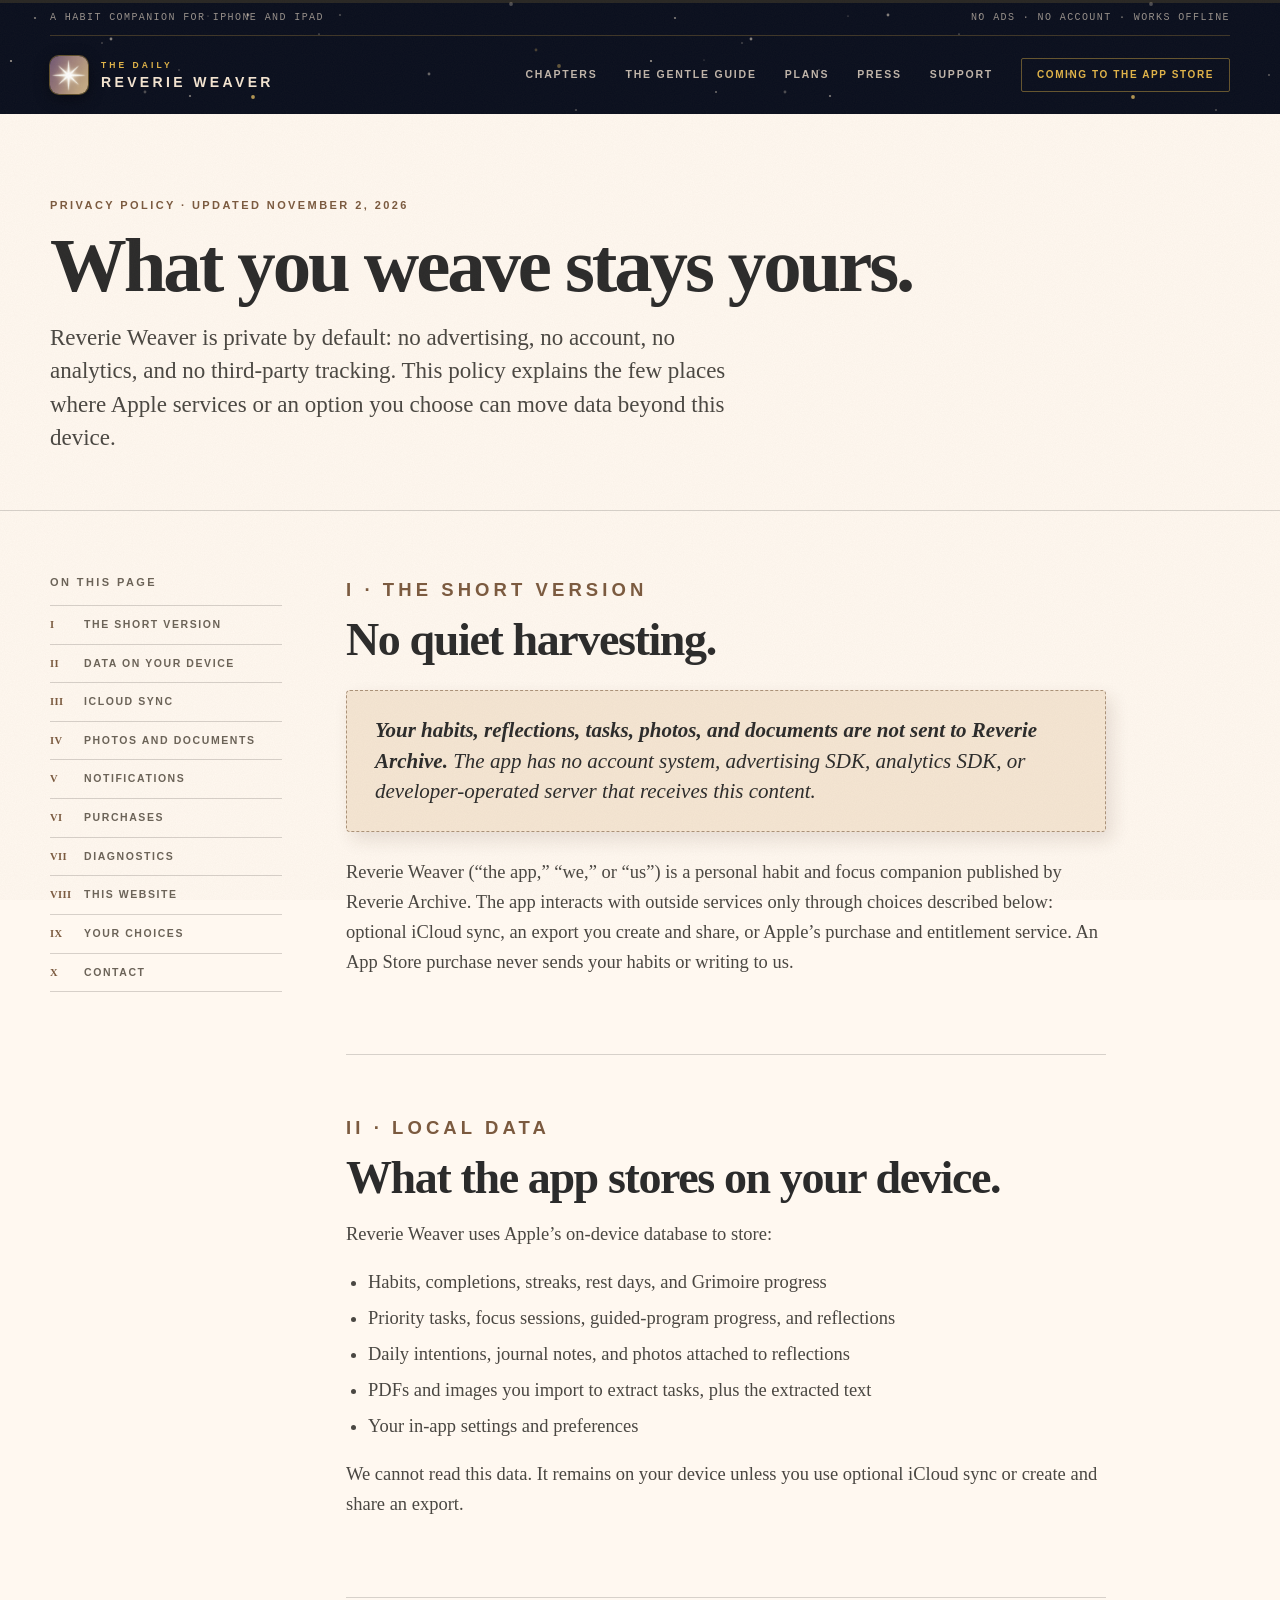
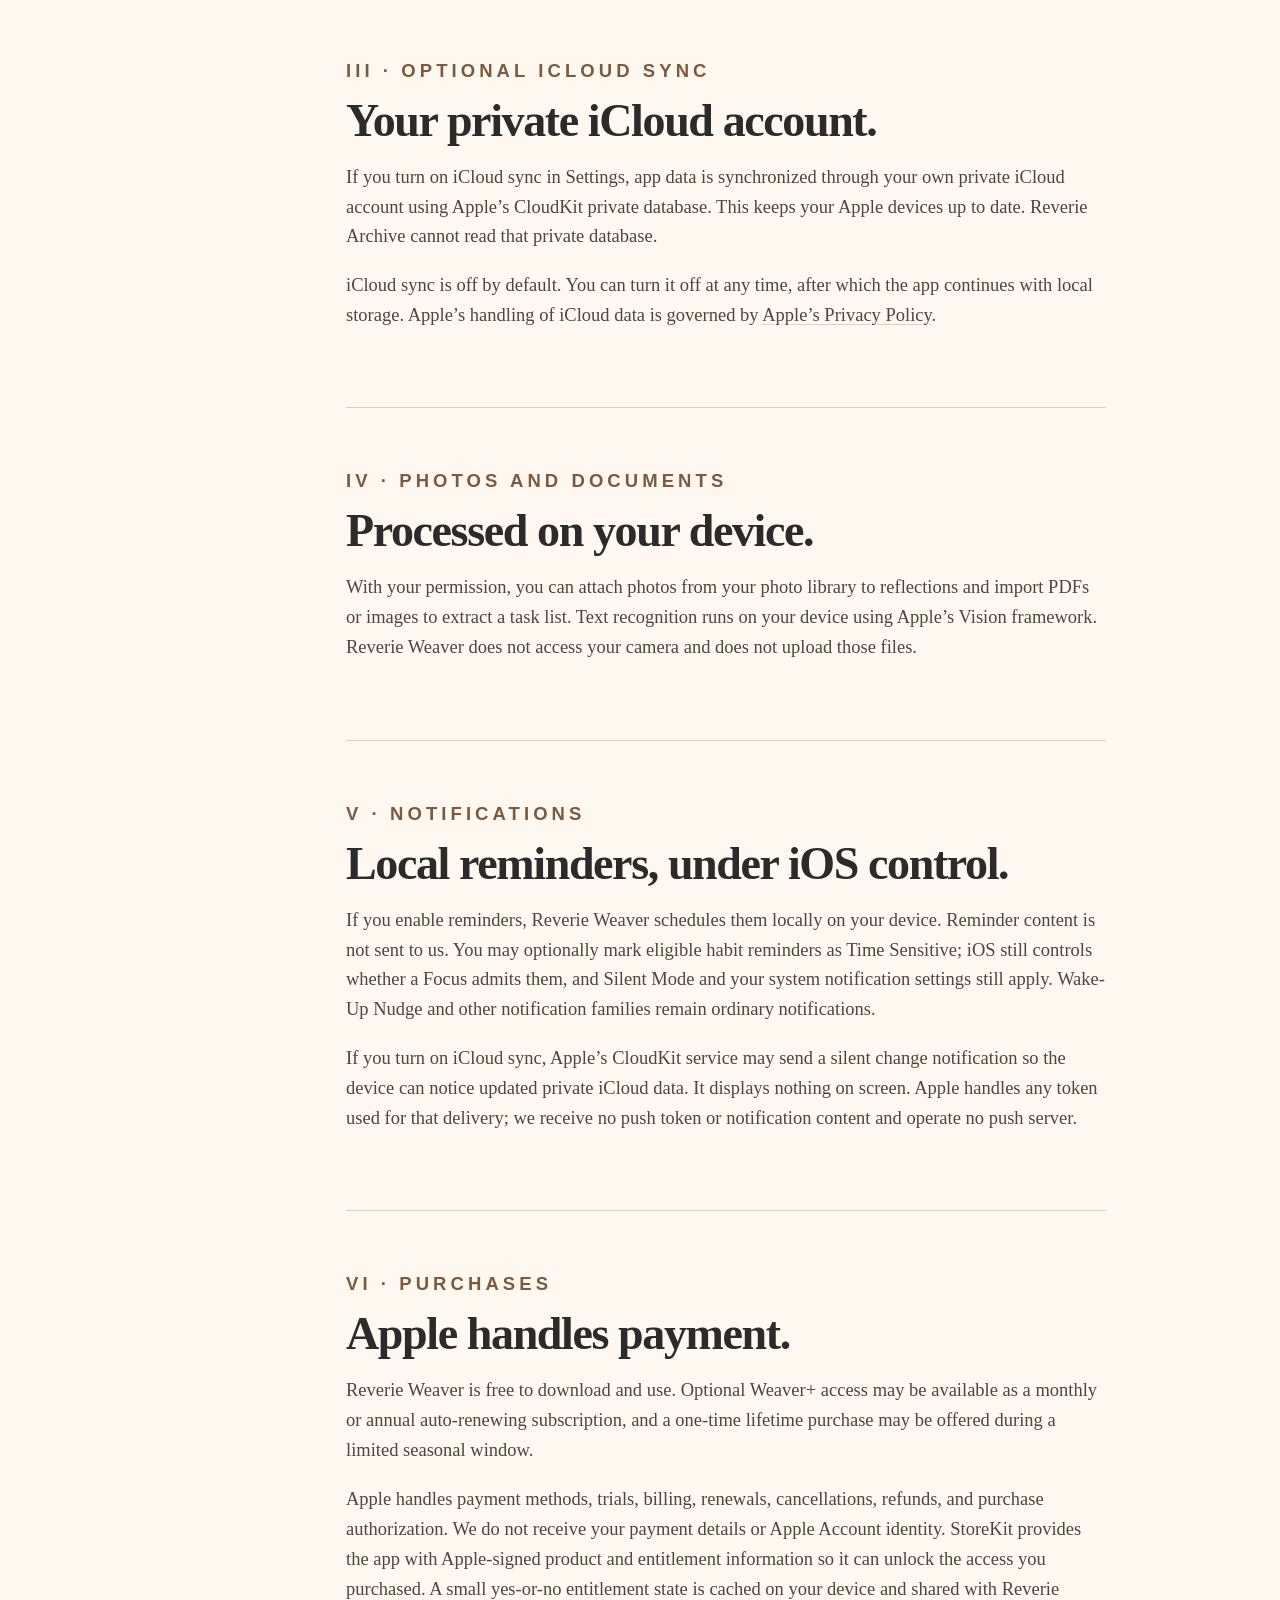
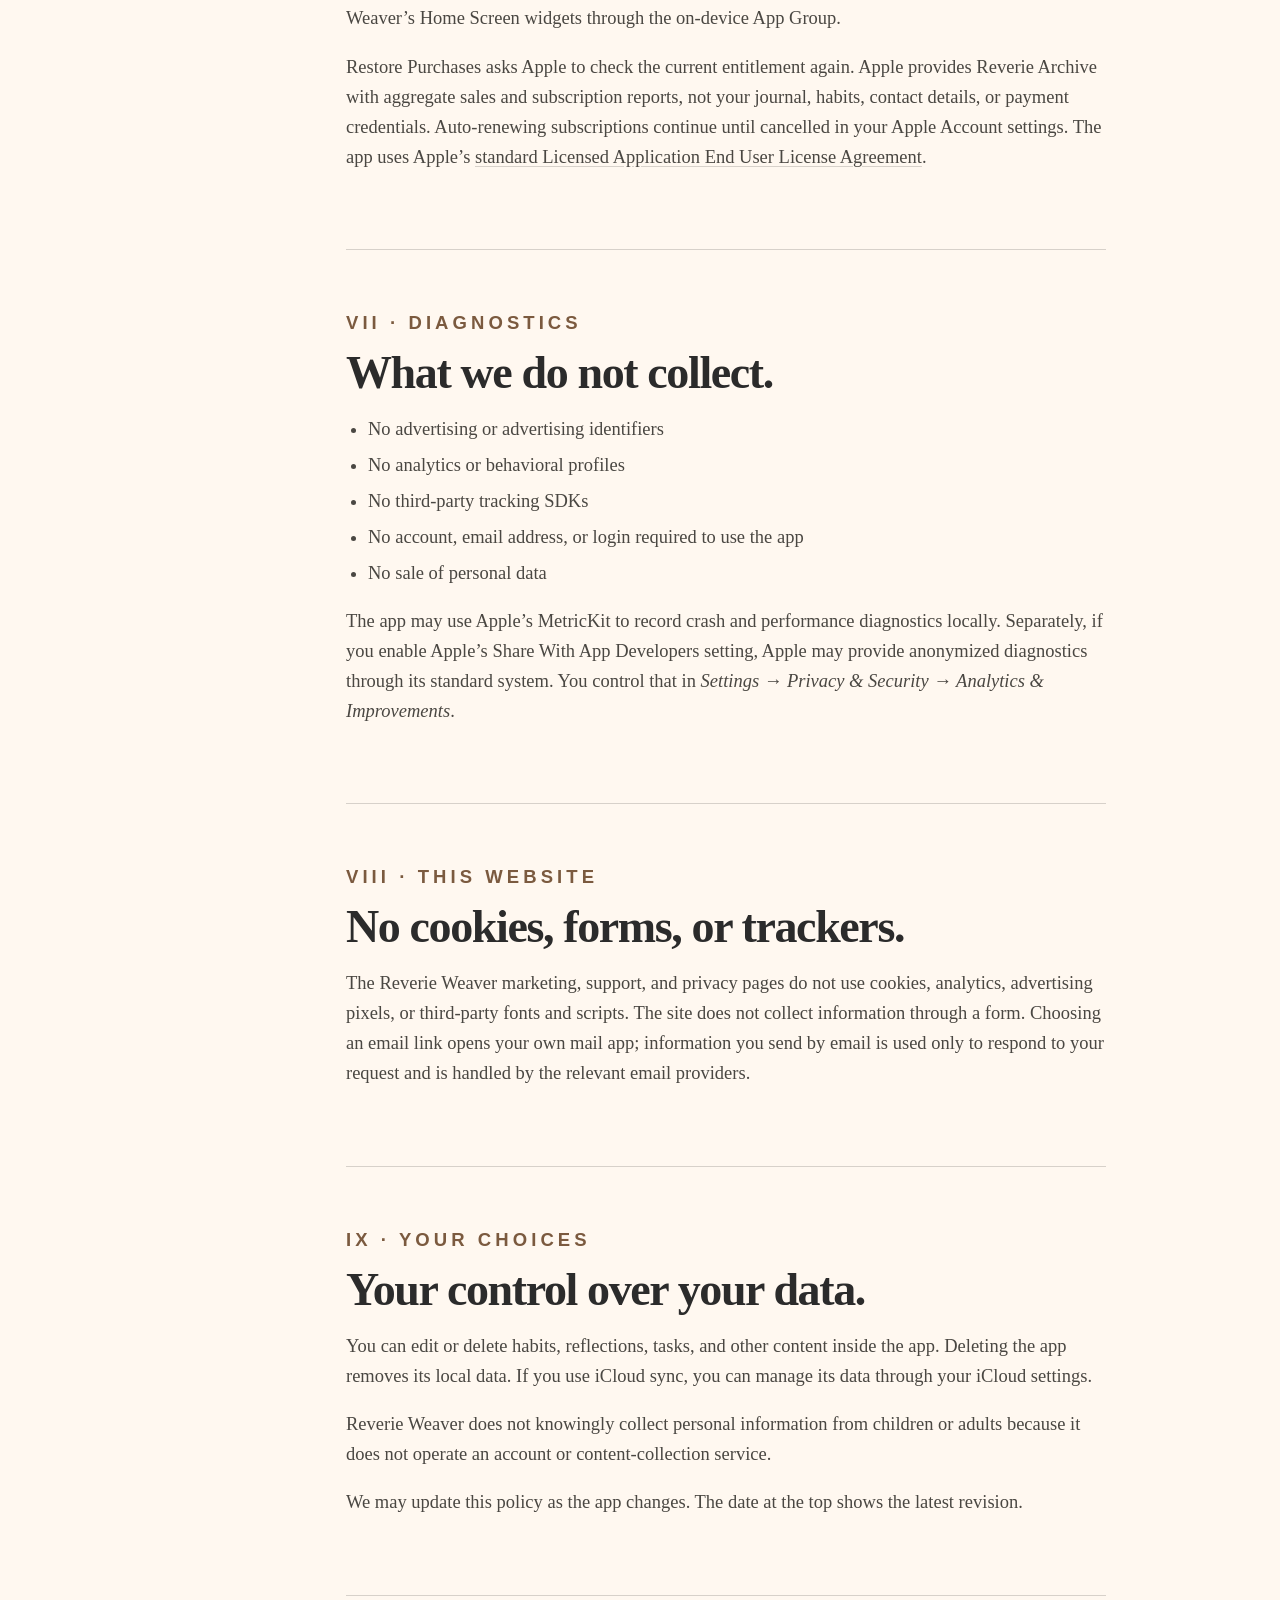
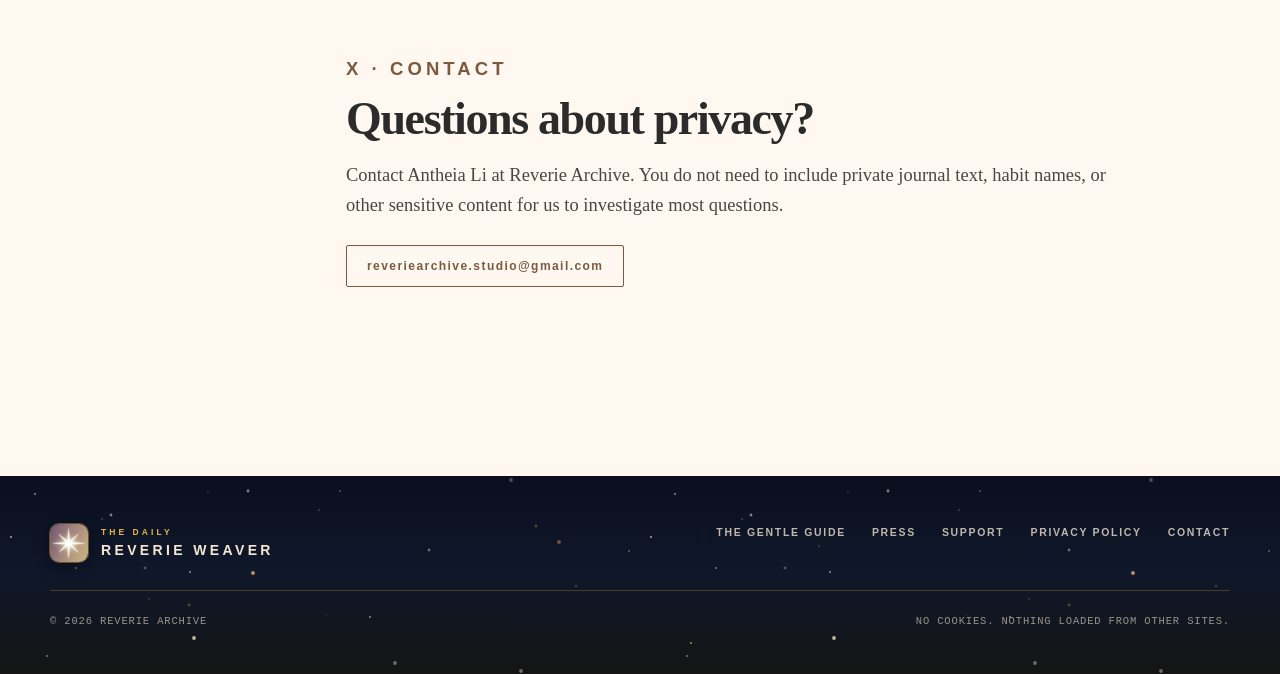
==== commit 35279fba: "Privacy page: the Oola section and every other Oola mention are removed and the sections renumbered " ====
--- a/privacy.html
+++ b/privacy.html
@@ -4,7 +4,7 @@
 <meta charset="utf-8">
 <meta name="viewport" content="width=device-width, initial-scale=1">
 <title>Privacy Policy | Reverie Weaver</title>
-<meta name="description" content="How Reverie Weaver handles your habits, reflections, iCloud sync, notifications, purchases, and optional Oola sharing.">
+<meta name="description" content="How Reverie Weaver handles your habits, reflections, iCloud sync, notifications, and purchases.">
 <meta name="color-scheme" content="light dark">
 <meta name="theme-color" content="#0F172A">
 <meta property="og:type" content="website">
@@ -45,7 +45,7 @@
 <main id="main">
   <section class="page-hero">
     <div class="shell">
-      <p class="eyebrow">Privacy policy &middot; Updated October 16, 2026</p>
+      <p class="eyebrow">Privacy policy &middot; Updated November 2, 2026</p>
       <h1>What you weave stays yours.</h1>
       <p class="lede">Reverie Weaver is private by default: no advertising, no account, no analytics, and no third-party tracking. This policy explains the few places where Apple services or an option you choose can move data beyond this device.</p>
     </div>
@@ -58,7 +58,6 @@
         <li><a href="#overview">The short version</a></li>
         <li><a href="#stored">Data on your device</a></li>
         <li><a href="#icloud">iCloud sync</a></li>
-        <li><a href="#oola">Oola sharing</a></li>
         <li><a href="#media">Photos and documents</a></li>
         <li><a href="#notifications">Notifications</a></li>
         <li><a href="#purchases">Purchases</a></li>
@@ -76,7 +75,7 @@
         <div class="callout">
           <p><strong>Your habits, reflections, tasks, photos, and documents are not sent to Reverie Archive.</strong> The app has no account system, advertising SDK, analytics SDK, or developer-operated server that receives this content.</p>
         </div>
-        <p>Reverie Weaver (&ldquo;the app,&rdquo; &ldquo;we,&rdquo; or &ldquo;us&rdquo;) is a personal habit and focus companion published by Reverie Archive. The app interacts with outside services only through choices described below: optional iCloud sync, an export you create and share, Apple&rsquo;s purchase and entitlement service, or optional sharing with Oola. An App Store purchase never sends your habits or writing to us.</p>
+        <p>Reverie Weaver (&ldquo;the app,&rdquo; &ldquo;we,&rdquo; or &ldquo;us&rdquo;) is a personal habit and focus companion published by Reverie Archive. The app interacts with outside services only through choices described below: optional iCloud sync, an export you create and share, or Apple&rsquo;s purchase and entitlement service. An App Store purchase never sends your habits or writing to us.</p>
       </section>
 
       <section id="stored">
@@ -90,7 +89,7 @@
           <li>PDFs and images you import to extract tasks, plus the extracted text</li>
           <li>Your in-app settings and preferences</li>
         </ul>
-        <p>We cannot read this data. It remains on your device unless you use optional iCloud sync, create and share an export, or enable the optional Oola handoff described below.</p>
+        <p>We cannot read this data. It remains on your device unless you use optional iCloud sync or create and share an export.</p>
       </section>
 
       <section id="icloud">
@@ -100,29 +99,21 @@
         <p>iCloud sync is off by default. You can turn it off at any time, after which the app continues with local storage. Apple&rsquo;s handling of iCloud data is governed by <a href="https://www.apple.com/legal/privacy/">Apple&rsquo;s Privacy Policy</a>.</p>
       </section>
 
-      <section id="oola">
-        <p class="eyebrow">IV &middot; Optional Oola sharing</p>
-        <h2>A handoff you control.</h2>
-        <p>Oola is a companion app published by Reverie Archive. If you turn on <strong>Share habit context with Oola</strong> in Settings, Weaver shares today&rsquo;s intention, streak, habit-completion counts, and active-challenge or task titles with Oola through Apple&rsquo;s on-device App Group mechanism. A separate, narrower switch can include your most recent reflection note. Both controls are off by default.</p>
-        <p>Turning either control off stops new sharing and erases what Weaver previously placed in the shared container.</p>
-        <p><strong>What happens after Oola receives it:</strong> if you have connected a cloud AI provider inside Oola, the shared context can be included in the messages Oola sends to that provider, just like text you type into Oola. The provider you choose&mdash;currently Claude, ChatGPT, Gemini, Groq, or DeepSeek&mdash;then handles that information under its own privacy terms. Keep Oola sharing off if you do not want this context sent to a cloud AI provider.</p>
-      </section>
-
       <section id="media">
-        <p class="eyebrow">V &middot; Photos and documents</p>
+        <p class="eyebrow">IV &middot; Photos and documents</p>
         <h2>Processed on your device.</h2>
         <p>With your permission, you can attach photos from your photo library to reflections and import PDFs or images to extract a task list. Text recognition runs on your device using Apple&rsquo;s Vision framework. Reverie Weaver does not access your camera and does not upload those files.</p>
       </section>
 
       <section id="notifications">
-        <p class="eyebrow">VI &middot; Notifications</p>
+        <p class="eyebrow">V &middot; Notifications</p>
         <h2>Local reminders, under iOS control.</h2>
         <p>If you enable reminders, Reverie Weaver schedules them locally on your device. Reminder content is not sent to us. You may optionally mark eligible habit reminders as Time Sensitive; iOS still controls whether a Focus admits them, and Silent Mode and your system notification settings still apply. Wake-Up Nudge and other notification families remain ordinary notifications.</p>
         <p>If you turn on iCloud sync, Apple&rsquo;s CloudKit service may send a silent change notification so the device can notice updated private iCloud data. It displays nothing on screen. Apple handles any token used for that delivery; we receive no push token or notification content and operate no push server.</p>
       </section>
 
       <section id="purchases">
-        <p class="eyebrow">VII &middot; Purchases</p>
+        <p class="eyebrow">VI &middot; Purchases</p>
         <h2>Apple handles payment.</h2>
         <p>Reverie Weaver is free to download and use. Optional Weaver+ access may be available as a monthly or annual auto-renewing subscription, and a one-time lifetime purchase may be offered during a limited seasonal window.</p>
         <p>Apple handles payment methods, trials, billing, renewals, cancellations, refunds, and purchase authorization. We do not receive your payment details or Apple Account identity. StoreKit provides the app with Apple-signed product and entitlement information so it can unlock the access you purchased. A small yes-or-no entitlement state is cached on your device and shared with Reverie Weaver&rsquo;s Home Screen widgets through the on-device App Group.</p>
@@ -130,7 +121,7 @@
       </section>
 
       <section id="diagnostics">
-        <p class="eyebrow">VIII &middot; Diagnostics</p>
+        <p class="eyebrow">VII &middot; Diagnostics</p>
         <h2>What we do not collect.</h2>
         <ul>
           <li>No advertising or advertising identifiers</li>
@@ -143,21 +134,21 @@
       </section>
 
       <section id="website">
-        <p class="eyebrow">IX &middot; This website</p>
+        <p class="eyebrow">VIII &middot; This website</p>
         <h2>No cookies, forms, or trackers.</h2>
         <p>The Reverie Weaver marketing, support, and privacy pages do not use cookies, analytics, advertising pixels, or third-party fonts and scripts. The site does not collect information through a form. Choosing an email link opens your own mail app; information you send by email is used only to respond to your request and is handled by the relevant email providers.</p>
       </section>
 
       <section id="control">
-        <p class="eyebrow">X &middot; Your choices</p>
+        <p class="eyebrow">IX &middot; Your choices</p>
         <h2>Your control over your data.</h2>
-        <p>You can edit or delete habits, reflections, tasks, and other content inside the app. Deleting the app removes its local data. If you use iCloud sync, you can manage its data through your iCloud settings. Oola sharing can be turned off at any time in Settings.</p>
+        <p>You can edit or delete habits, reflections, tasks, and other content inside the app. Deleting the app removes its local data. If you use iCloud sync, you can manage its data through your iCloud settings.</p>
         <p>Reverie Weaver does not knowingly collect personal information from children or adults because it does not operate an account or content-collection service.</p>
         <p>We may update this policy as the app changes. The date at the top shows the latest revision.</p>
       </section>
 
       <section id="contact">
-        <p class="eyebrow">XI &middot; Contact</p>
+        <p class="eyebrow">X &middot; Contact</p>
         <h2>Questions about privacy?</h2>
         <p>Contact Antheia Li at Reverie Archive. You do not need to include private journal text, habit names, or other sensitive content for us to investigate most questions.</p>
         <p><a class="mail" href="mailto:reveriearchive.studio@gmail.com?subject=Reverie%20Weaver%20Privacy">reveriearchive.studio@gmail.com</a></p>
